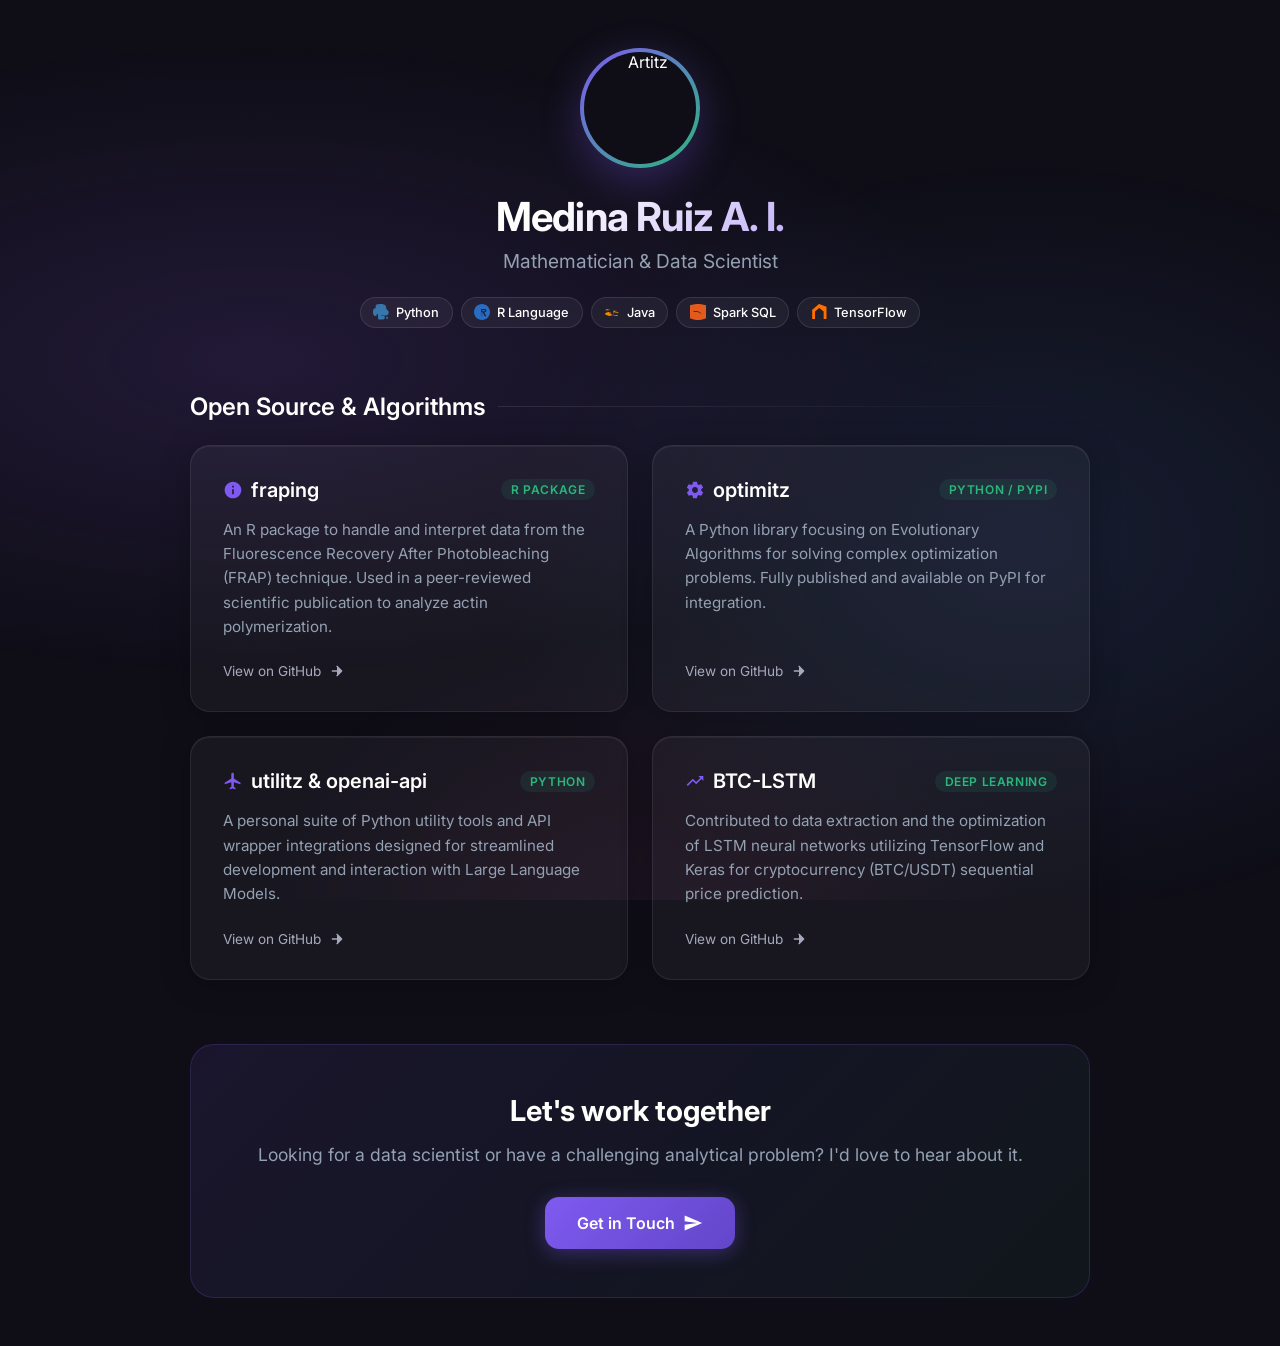
==== index.html @ 351afd60 "Transform index into a premium dark HTML portfolio" ====
<!DOCTYPE html>
<html lang="en">

<head>
    <meta charset="UTF-8">
    <meta name="viewport" content="width=device-width, initial-scale=1.0">
    <title>Medina Ruiz A. I. | Portfolio</title>
    <meta name="description" content="Portfolio of Medina Ruiz A. I. - Mathematician & Data Scientist.">
    <link rel="preconnect" href="https://fonts.googleapis.com">
    <link rel="preconnect" href="https://fonts.gstatic.com" crossorigin>
    <link href="https://fonts.googleapis.com/css2?family=Inter:wght@300;400;500;600;700&display=swap" rel="stylesheet">
    <style>
        /* ── Reset & Base ────────────────────────────────── */
        *,
        *::before,
        *::after {
            box-sizing: border-box;
            margin: 0;
            padding: 0;
        }

        html {
            scroll-behavior: smooth;
        }

        body {
            font-family: 'Inter', system-ui, -apple-system, sans-serif;
            min-height: 100vh;
            background: #0f0e17;
            color: #fffffe;
            padding: 3rem 1.5rem;
            position: relative;
            overflow-x: hidden;
            display: flex;
            flex-direction: column;
            align-items: center;
        }

        /* ── Animated Background ─────────────────────────── */
        body::before {
            content: '';
            position: fixed;
            inset: 0;
            background:
                radial-gradient(ellipse 80% 50% at 20% 40%, rgba(120, 80, 200, .18) 0%, transparent 70%),
                radial-gradient(ellipse 60% 60% at 80% 60%, rgba(80, 140, 240, .12) 0%, transparent 70%),
                radial-gradient(ellipse 50% 50% at 50% 100%, rgba(200, 80, 160, .08) 0%, transparent 60%);
            z-index: -1;
            animation: bgPulse 12s ease-in-out infinite alternate;
        }

        @keyframes bgPulse {
            0% {
                opacity: .7;
                transform: scale(1);
            }

            100% {
                opacity: 1;
                transform: scale(1.08);
            }
        }

        /* ── Main Container ──────────────────────────────── */
        .container {
            width: 100%;
            max-width: 900px;
            animation: fadeUp .7s ease-out both;
        }

        @keyframes fadeUp {
            from {
                opacity: 0;
                transform: translateY(30px);
            }

            to {
                opacity: 1;
                transform: translateY(0);
            }
        }

        /* ── Header ──────────────────────────────────────── */
        .hero {
            text-align: center;
            margin-bottom: 4rem;
        }

        .avatar-container {
            width: 120px;
            height: 120px;
            margin: 0 auto 1.5rem;
            border-radius: 50%;
            background: linear-gradient(135deg, #7f5af0, #2cb67d);
            padding: 4px;
            /* Gradient border thickness */
            box-shadow: 0 12px 40px rgba(127, 90, 240, .3);
            animation: float 5s ease-in-out infinite;
        }

        .avatar {
            width: 100%;
            height: 100%;
            border-radius: 50%;
            background: #0f0e17;
            display: flex;
            align-items: center;
            justify-content: center;
            overflow: hidden;
        }

        .avatar img {
            width: 100%;
            height: 100%;
            object-fit: cover;
        }

        @keyframes float {

            0%,
            100% {
                transform: translateY(0);
            }

            50% {
                transform: translateY(-10px);
            }
        }

        .hero h1 {
            font-size: 2.5rem;
            font-weight: 700;
            letter-spacing: -0.02em;
            margin-bottom: .5rem;
            background: linear-gradient(135deg, #fffffe 40%, #7f5af0);
            -webkit-background-clip: text;
            -webkit-text-fill-color: transparent;
            background-clip: text;
        }

        .hero h2 {
            font-size: 1.2rem;
            color: #94a1b2;
            font-weight: 400;
            margin-bottom: 1.5rem;
        }

        .badges {
            display: flex;
            flex-wrap: wrap;
            justify-content: center;
            gap: 0.5rem;
            margin-bottom: 2rem;
        }

        .badge {
            padding: 0.4rem 0.8rem;
            border-radius: 20px;
            background: rgba(255, 255, 255, .05);
            border: 1px solid rgba(255, 255, 255, .1);
            font-size: 0.8rem;
            font-weight: 500;
            color: #fffffe;
            backdrop-filter: blur(10px);
            transition: transform 0.2s ease, border-color 0.2s ease, box-shadow 0.2s ease;
            display: flex;
            align-items: center;
            gap: 0.4rem;
        }

        .badge:hover {
            transform: translateY(-2px);
            border-color: rgba(127, 90, 240, .5);
            box-shadow: 0 4px 12px rgba(127, 90, 240, .2);
        }

        /* ── Glass Cards Grid ────────────────────────────── */
        .section-title {
            font-size: 1.5rem;
            font-weight: 600;
            margin-bottom: 1.5rem;
            display: flex;
            align-items: center;
            gap: 0.75rem;
        }

        .section-title::after {
            content: '';
            flex: 1;
            height: 1px;
            background: linear-gradient(90deg, rgba(255, 255, 255, .1), transparent);
        }

        .projects-grid {
            display: grid;
            grid-template-columns: repeat(auto-fill, minmax(350px, 1fr));
            gap: 1.5rem;
            margin-bottom: 4rem;
        }

        .glass-card {
            background: rgba(255, 255, 255, .04);
            border: 1px solid rgba(255, 255, 255, .08);
            border-radius: 20px;
            padding: 2rem;
            backdrop-filter: blur(24px);
            -webkit-backdrop-filter: blur(24px);
            box-shadow: 0 4px 30px rgba(0, 0, 0, .25), inset 0 1px 0 rgba(255, 255, 255, .06);
            transition: transform .4s ease, box-shadow .4s ease, border-color .4s ease;
            display: flex;
            flex-direction: column;
            text-decoration: none;
            color: inherit;
        }

        .glass-card:hover {
            transform: translateY(-5px);
            border-color: rgba(127, 90, 240, .25);
            box-shadow: 0 12px 40px rgba(127, 90, 240, .15), inset 0 1px 0 rgba(255, 255, 255, .08);
        }

        .card-header {
            display: flex;
            align-items: center;
            justify-content: space-between;
            margin-bottom: 1rem;
        }

        .card-title {
            font-size: 1.25rem;
            font-weight: 600;
            color: #fffffe;
            display: flex;
            align-items: center;
            gap: 0.5rem;
        }

        .card-title svg {
            width: 20px;
            height: 20px;
            fill: #7f5af0;
        }

        .card-tech {
            font-size: 0.75rem;
            text-transform: uppercase;
            letter-spacing: 0.05em;
            color: #2cb67d;
            background: rgba(44, 182, 125, 0.1);
            padding: 0.2rem 0.6rem;
            border-radius: 12px;
            font-weight: 600;
        }

        .card-desc {
            color: #94a1b2;
            font-size: 0.95rem;
            line-height: 1.6;
            margin-bottom: 1.5rem;
            flex-grow: 1;
        }

        .card-footer {
            display: flex;
            align-items: center;
            font-size: 0.85rem;
            color: #a7a9be;
            gap: 0.5rem;
        }

        .card-footer svg {
            width: 16px;
            height: 16px;
            fill: currentColor;
            transition: transform 0.3s ease;
        }

        .glass-card:hover .card-footer svg {
            transform: translateX(4px);
            color: #7f5af0;
        }

        /* ── Call to action ──────────────────────────────── */
        .cta-container {
            text-align: center;
            margin-top: 2rem;
            padding: 3rem;
            background: linear-gradient(135deg, rgba(127, 90, 240, 0.1), rgba(44, 182, 125, 0.05));
            border-radius: 24px;
            border: 1px solid rgba(127, 90, 240, 0.2);
            position: relative;
            overflow: hidden;
        }

        .cta-title {
            font-size: 1.8rem;
            font-weight: 700;
            margin-bottom: 1rem;
        }

        .cta-text {
            color: #94a1b2;
            margin-bottom: 2rem;
            font-size: 1.1rem;
        }

        .btn-primary {
            display: inline-flex;
            align-items: center;
            gap: 0.5rem;
            padding: 1rem 2rem;
            border-radius: 14px;
            font-size: 1rem;
            font-weight: 600;
            text-decoration: none;
            color: #fffffe;
            background: linear-gradient(135deg, #7f5af0, #6246c9);
            box-shadow: 0 4px 20px rgba(127, 90, 240, .35);
            transition: transform .2s ease, box-shadow .3s ease;
        }

        .btn-primary:hover {
            transform: translateY(-2px);
            box-shadow: 0 8px 30px rgba(127, 90, 240, .45);
        }

        .btn-primary svg {
            width: 20px;
            height: 20px;
            fill: currentColor;
        }

        /* ── Responsive ──────────────────────────────────── */
        @media (max-width: 768px) {
            .projects-grid {
                grid-template-columns: 1fr;
            }

            .hero h1 {
                font-size: 2rem;
            }
        }
    </style>
</head>

<body>

    <div class="container">

        <!-- Hero Section -->
        <header class="hero">
            <div class="avatar-container">
                <div class="avatar">
                    <!-- Default GitHub Avatar if not replaced -->
                    <img src="https://avatars.githubusercontent.com/u/96751314?v=4" alt="Artitz">
                </div>
            </div>
            <h1>Medina Ruiz A. I.</h1>
            <h2>Mathematician & Data Scientist</h2>

            <div class="badges">
                <div class="badge">
                    <svg viewBox="0 0 24 24" width="16" height="16">
                        <path fill="#3776AB"
                            d="M14.25.18l.9.2.73.26.59.3.45.32.34.34.25.34.16.33.1.3.04.26.02.2-.01.13V8.5l-.05.63-.13.55-.21.46-.26.38-.3.31-.33.25-.35.19-.35.14-.33.1-.3.07-.26.04-.21.02H8.77l-.69.05-.59.14-.5.22-.41.27-.33.32-.27.35-.2.36-.15.37-.1.35-.07.32-.04.27-.02.21v3.06H3.17l-.21-.03-.28-.07-.32-.12-.35-.18-.36-.26-.36-.36-.35-.46-.32-.59-.28-.73-.21-.88-.14-1.05-.05-1.23.06-1.22.16-1.04.24-.87.32-.71.36-.57.4-.44.42-.33.42-.24.4-.16.36-.1.32-.05.24-.01h.16l.06.01h8.16v-.83H6.18l-.01-2.75-.02-.37.05-.34.11-.31.17-.28.25-.26.31-.23.38-.2.44-.18.51-.15.58-.12.64-.1.71-.08.77-.04h3.1l.03-.02h.1l.16.03.22.08.26.13.29.18.28.23.24.28.18.33.11.38.04.41zM23.63 11.45l-.05 1.22-.16 1.04-.24.87-.32.71-.36.57-.4.44-.42.33-.42.24-.4.16-.36.1-.32.05-.24.01h-.16l-.06-.01H12.2v.83h5.27l.01 2.75.02.37-.05.34-.11.31-.17.28-.25.26-.31.23-.38.2-.44.18-.51.15-.58.12-.64.1-.71.08-.77.04h-3.1l-.03.02h-.1l-.16-.03-.22-.08-.26-.13-.29-.18-.28-.23-.24-.28-.18-.33-.11-.38-.04-.41V15.5l-.9-.2-.73-.26-.59-.3-.45-.32-.34-.34-.25-.34-.16-.33-.1-.3-.04-.26-.02-.2.01-.13V3.5l.05-.63.13-.55.21-.46.26-.38.3-.31.33-.25.35-.19.35-.14.33-.1.3-.07.26-.04.21-.02h1.61l.69-.05.59-.14.5-.22.41-.27.33-.32.27-.35.2-.36.15-.37.1-.35.07-.32.04-.27.02-.21V1.1h4.68l.21.03.28.07.32.12.35.18.36.26.36.36.35.46.32.59.28.73.21.88.14 1.05.05 1.23zm-14.73-8.8l-.02-.38-.08-.34-.14-.28-.22-.2-.28-.14-.34-.07-.38-.02-.38.02-.34.07-.28.14-.22.2-.14.28-.08.34-.02.38.02.38.08.34.14.28.22.2.28.14.34.07.38.02.38-.02.34-.07.28-.14.22-.2.14-.28.08-.34.02-.38zm10.74 18.06l.02.38.08.34.14.28.22.2.28.14.34.07.38.02.38-.02.34-.07.28-.14.22-.2.14-.28.08-.34.02-.38-.02-.38-.08-.34-.14-.28-.22-.2-.28-.14-.34-.07-.38-.02-.38.02-.34.07-.28.14-.22.2-.14.28-.08.34-.02.38z" />
                    </svg>
                    Python
                </div>
                <div class="badge">
                    <svg viewBox="0 0 24 24" width="16" height="16">
                        <path fill="#276DC3"
                            d="M12 24c6.627 0 12-5.373 12-12S18.627 0 12 0 0 5.373 0 12s5.373 12 12 12zm4.187-16.486c.642 0 1.203.238 1.684.715.483.476.723 1.042.723 1.696 0 .54-.15.992-.45 1.353-.3.361-.723.631-1.267.81-.544.179-1.203.267-1.977.267h-2.1v6h-2.1v-10.84h5.487zm.332 2.41a.834.834 0 0 0-.256-.63c-.171-.176-.416-.264-.734-.264h-3.35v1.785h3.35c.318 0 .563-.087.734-.264a.833.833 0 0 0 .256-.627zm-1.01 2.378l2.972 6.05h-2.433l-2.458-5.064h-.05l-1.076.014v5.05h-2.1v-6.05h5.145z" />
                    </svg>
                    R Language
                </div>
                <div class="badge">
                    <svg viewBox="0 0 24 24" width="16" height="16">
                        <path fill="#ED8B00"
                            d="M15.485 10.155c-.244-.223-.55-.45-1.464-.53v1.86c1.17.065 1.574-.158 1.834-.346.223-.166.38-.498.484-.962-.128-.2-.365-.246-.854-.022zm-7.618 3.568c-.76.082-.962.3-.962.584 0 .332.222.695 1.488.948-1.554.437-3.486.083-3.486-1.04-.002-1.018 2.336-1.503 3.425-1.503.743 0 1.408.065 1.954.19.124.636-.615.748-2.42.822zm-3.078-4.135c1.474-.29 3.003-1.05 3.308-1.52.12-.178.188-.475.053-.574-1.297.025-2.905.74-3.566 1.15-1 .59-1.39 1.44-.09 1.44 1.258 0 2.923-.623 3.65-1.164.2-.144.37-.367.34-.48-.057-.187-.333-.186-.67.147-.947.937-2.955 1.855-4.52 1.344-1.63-.526-.85-1.742 1.39-2.3 2.155-.54 4.542.433 3.753.8-1.08.38-2.4-.234-3.645.176zm13.336.568c-.613-.197-2.316.34-3.633 1.96-1.792 2.213-.804 5.39.998 5.48.56.03.69-.16.71-.24.03-.09-.27-.14-.5-.14-1.726 0-2.486-2.61-.913-4.17 1.543-1.54 3.468-1.84 4.29-1.29.627.42.508.83.18 1.1-.383.31-1.055.4-1.486.27-.474-.15-.473-.39-.18-.46.368-.088.75-.01.892.203.02.04-.15.176-.5.176-1.332 0-1.714-1.06-1.29-1.63.493-.655 4.316-2.5 1.433-1.26zm3.338 2.28c-.378-.44-1.527-.423-1.64.045-.094.387.67.604 1.144.757-.04-.543-.523-1.218-1.564-1.26-.842-.033-1.424.363-1.684 1.396-.134.524-.034.93.308.93.18 0 .445-.16.587-.376.104-.157.062-.236-.086-.14-.236.143-.39.06-.39-.06s.385-.436 1.096-.543c.915-.14 1.632.186 1.764.186 1.258 0 .72-.34.464-.935zM7.11 17.514C3.89 17.15 1.5 16.03 1.5 14.773c0-1.286 2.45-2.428 5.755-2.778-.184 1.11.87 2.073 2.122 1.63.922 2.766 5.8 4.29 11.238 2.33 1.168.96-.34 1.708-3.327 2.053-.945-1.043-4.996-2.126-10.18.2V17.5z" />
                    </svg>
                    Java
                </div>
                <div class="badge">
                    <svg viewBox="0 0 24 24" width="16" height="16">
                        <path fill="#E25A1C"
                            d="M11.996.02C4.945.02 0 1.95 0 1.95v19.467s5.11 2.563 11.996 2.563c6.887 0 12.004-2.563 12.004-2.563V1.95s-4.95-1.93-12.004-1.93zm4.5 9.06s-.68-1.776-2.613-2.67c-1.93-.895-4.476-1.033-4.476-1.033s1.28 1.488 2.375 1.983c1.096.495 2.152 1.018 2.152 1.018s-1.803-1.854-4.838-.973c-3.035.88-3.87 3.51-3.87 3.51s1.37-2.67 5.253-2.614c3.88.056 6.017 1.222 6.017 1.222zm1.613 6.643s-2.007-3.04-6.666-3.875c-4.66-.837-7.796-.104-7.796-.104s1.95-1.325 5.267-1.12c3.315.205 6.05 1.487 7.234 2.805 1.185 1.317 1.96 2.296 1.96 2.296z" />
                    </svg>
                    Spark SQL
                </div>
                <div class="badge">
                    <svg viewBox="0 0 24 24" width="16" height="16">
                        <path fill="#FF6F00"
                            d="M1.016 9.38L11.964.128a.222.222 0 0 1 .19-.028L23.11 4.15a.213.213 0 0 1 .135.2v18.067a.23.23 0 0 1-.225.215h-3.824a.224.224 0 0 1-.224-.224V11.396L12.59 5.99a.223.223 0 0 0-.27 0L6.032 11.37v11.015a.224.224 0 0 1-.223.224H1.99a.23.23 0 0 1-.225-.216V9.61a.226.226 0 0 1 .056-.16v-.063l-.805-.01z" />
                    </svg>
                    TensorFlow
                </div>
            </div>
        </header>

        <!-- Projects Section -->
        <h3 class="section-title">Open Source & Algorithms</h3>

        <div class="projects-grid">
            <!-- Project 1 -->
            <a href="https://github.com/artitzco/fraping" target="_blank" rel="noopener noreferrer" class="glass-card">
                <div class="card-header">
                    <h4 class="card-title">
                        <svg viewBox="0 0 24 24">
                            <path
                                d="M12 2C6.48 2 2 6.48 2 12s4.48 10 10 10 10-4.48 10-10S17.52 2 12 2zm1 15h-2v-6h2v6zm0-8h-2V7h2v2z" />
                        </svg>
                        fraping
                    </h4>
                    <span class="card-tech">R Package</span>
                </div>
                <p class="card-desc">An R package to handle and interpret data from the Fluorescence Recovery After
                    Photobleaching (FRAP) technique. Used in a peer-reviewed scientific publication to analyze actin
                    polymerization.</p>
                <div class="card-footer">
                    <span>View on GitHub</span>
                    <svg viewBox="0 0 24 24">
                        <path d="M5 12h14M12 5l7 7-7 7" stroke="currentColor" stroke-width="2" stroke-linecap="round"
                            stroke-linejoin="round" />
                    </svg>
                </div>
            </a>

            <!-- Project 2 -->
            <a href="https://github.com/artitzco/optimitz" target="_blank" rel="noopener noreferrer" class="glass-card">
                <div class="card-header">
                    <h4 class="card-title">
                        <svg viewBox="0 0 24 24">
                            <path
                                d="M19.43 12.98c.04-.32.07-.64.07-.98s-.03-.66-.07-.98l2.11-1.65c.19-.15.24-.42.12-.64l-2-3.46c-.12-.22-.39-.3-.61-.22l-2.49 1c-.52-.4-1.08-.73-1.69-.98l-.38-2.65C14.46 2.18 14.25 2 14 2h-4c-.25 0-.46.18-.49.42l-.38 2.65c-.61.25-1.17.59-1.69.98l-2.49-1c-.23-.09-.49 0-.61.22l-2 3.46c-.13.22-.07.49.12.64l2.11 1.65c-.04.32-.07.65-.07.98s.03.66.07.98l-2.11 1.65c-.19.15-.24.42-.12.64l2 3.46c.12.22.39.3.61.22l2.49-1c.52.4 1.08.73 1.69.98l.38 2.65c.03.24.24.42.49.42h4c.25 0 .46-.18.49-.42l.38-2.65c.61-.25 1.17-.59 1.69-.98l2.49 1c.23.09.49 0 .61-.22l2-3.46c.12-.22.07-.49-.12-.64l-2.11-1.65zM12 15.5c-1.93 0-3.5-1.57-3.5-3.5s1.57-3.5 3.5-3.5 3.5 1.57 3.5 3.5-1.57 3.5-3.5 3.5z" />
                        </svg>
                        optimitz
                    </h4>
                    <span class="card-tech">Python / PyPI</span>
                </div>
                <p class="card-desc">A Python library focusing on Evolutionary Algorithms for solving complex
                    optimization problems. Fully published and available on PyPI for integration.</p>
                <div class="card-footer">
                    <span>View on GitHub</span>
                    <svg viewBox="0 0 24 24">
                        <path d="M5 12h14M12 5l7 7-7 7" stroke="currentColor" stroke-width="2" stroke-linecap="round"
                            stroke-linejoin="round" />
                    </svg>
                </div>
            </a>

            <!-- Project 3 -->
            <a href="https://github.com/artitzco/utilitz" target="_blank" rel="noopener noreferrer" class="glass-card">
                <div class="card-header">
                    <h4 class="card-title">
                        <svg viewBox="0 0 24 24">
                            <path
                                d="M21 16v-2l-8-5V3.5c0-.83-.67-1.5-1.5-1.5S10 2.67 10 3.5V9l-8 5v2l8-2.5V19l-2 1.5V22l3.5-1 3.5 1v-1.5L13 19v-5.5l8 2.5z" />
                        </svg>
                        utilitz & openai-api
                    </h4>
                    <span class="card-tech">Python</span>
                </div>
                <p class="card-desc">A personal suite of Python utility tools and API wrapper integrations designed for
                    streamlined development and interaction with Large Language Models.</p>
                <div class="card-footer">
                    <span>View on GitHub</span>
                    <svg viewBox="0 0 24 24">
                        <path d="M5 12h14M12 5l7 7-7 7" stroke="currentColor" stroke-width="2" stroke-linecap="round"
                            stroke-linejoin="round" />
                    </svg>
                </div>
            </a>

            <!-- Project 4 -->
            <a href="https://github.com/AlbertNath/BTC-LSTM" target="_blank" rel="noopener noreferrer"
                class="glass-card">
                <div class="card-header">
                    <h4 class="card-title">
                        <svg viewBox="0 0 24 24">
                            <path d="M16 6l2.29 2.29-4.88 4.88-4-4L2 16.59 3.41 18l6-6 4 4 6.3-6.29L22 12V6z" />
                        </svg>
                        BTC-LSTM
                    </h4>
                    <span class="card-tech">Deep Learning</span>
                </div>
                <p class="card-desc">Contributed to data extraction and the optimization of LSTM neural networks
                    utilizing TensorFlow and Keras for cryptocurrency (BTC/USDT) sequential price prediction.</p>
                <div class="card-footer">
                    <span>View on GitHub</span>
                    <svg viewBox="0 0 24 24">
                        <path d="M5 12h14M12 5l7 7-7 7" stroke="currentColor" stroke-width="2" stroke-linecap="round"
                            stroke-linejoin="round" />
                    </svg>
                </div>
            </a>
        </div>

        <!-- Call to Action -->
        <div class="cta-container">
            <h3 class="cta-title">Let's work together</h3>
            <p class="cta-text">Looking for a data scientist or have a challenging analytical problem? I'd love to hear
                about it.</p>
            <a href="util/contact.html" class="btn-primary">
                Get in Touch
                <svg viewBox="0 0 24 24">
                    <path d="M2.01 21L23 12 2.01 3 2 10l15 2-15 2z" />
                </svg>
            </a>
        </div>

    </div>

</body>

</html>
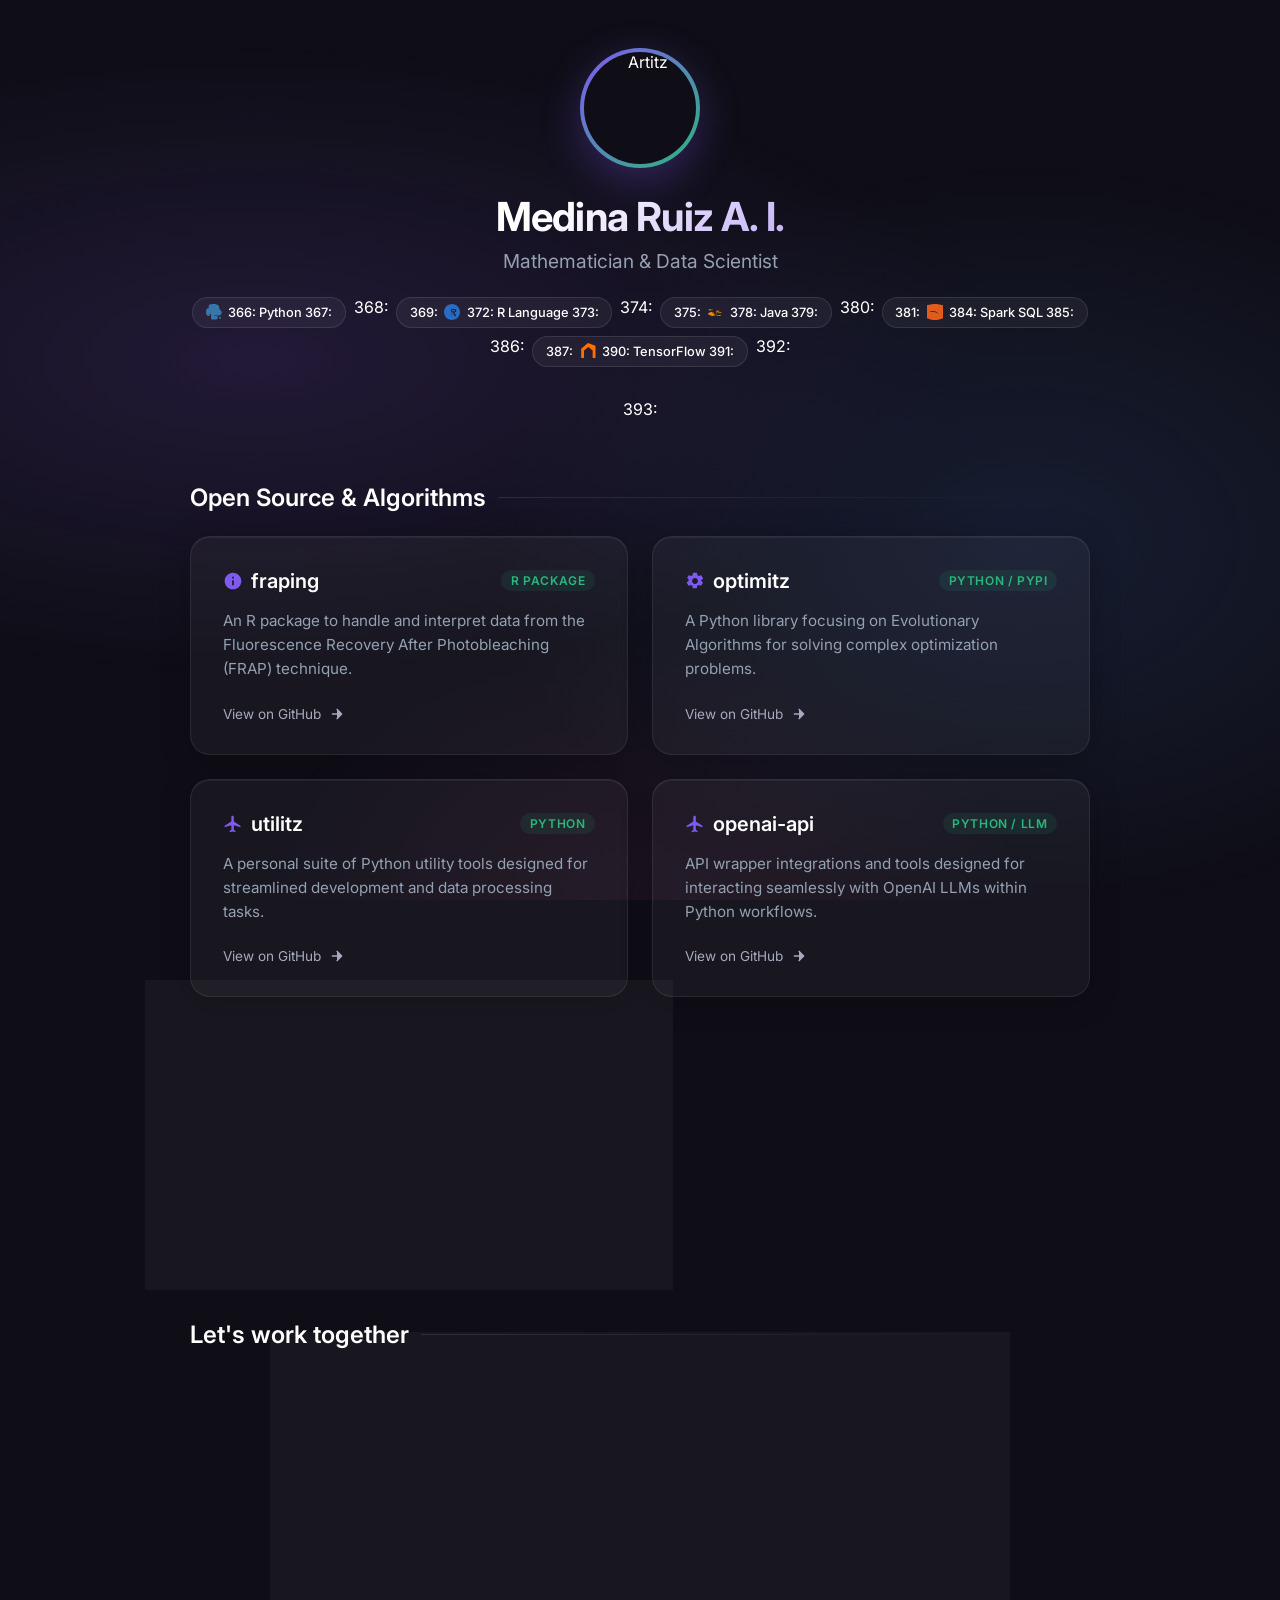
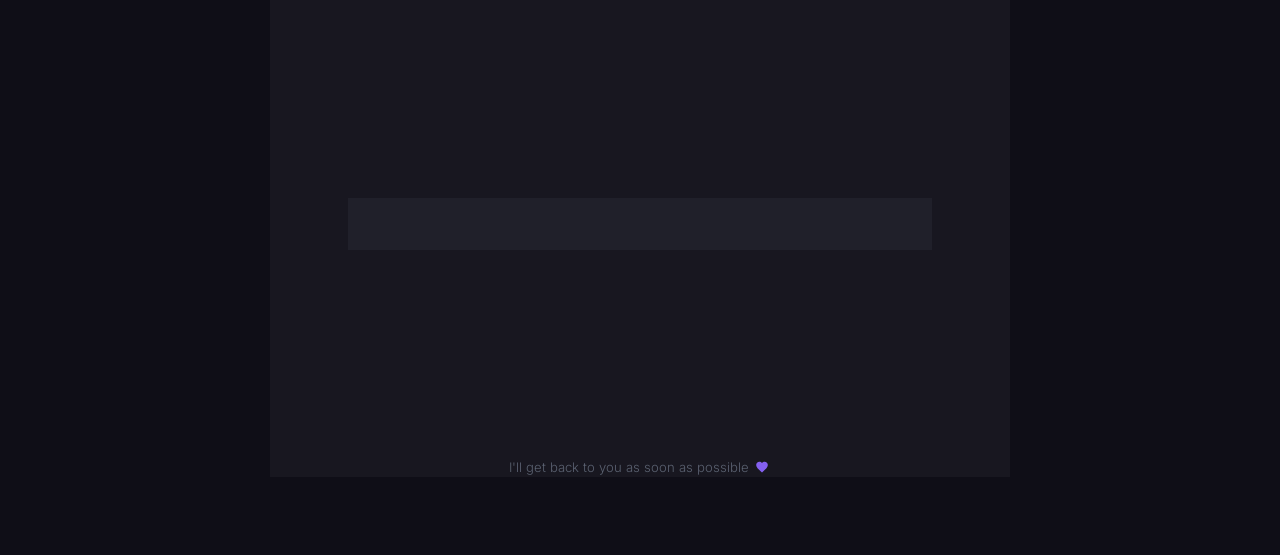
==== commit eec6743c: "Refactor into single page app logic merging contact form into index" ====
--- a/index.html
+++ b/index.html
@@ -93,7 +93,6 @@
             border-radius: 50%;
             background: linear-gradient(135deg, #7f5af0, #2cb67d);
             padding: 4px;
-            /* Gradient border thickness */
             box-shadow: 0 12px 40px rgba(127, 90, 240, .3);
             animation: float 5s ease-in-out infinite;
         }
@@ -174,7 +173,7 @@
             box-shadow: 0 4px 12px rgba(127, 90, 240, .2);
         }
 
-        /* ── Glass Cards Grid ────────────────────────────── */
+        /* ── Grid Elements & Titles ──────────────────────── */
         .section-title {
             font-size: 1.5rem;
             font-weight: 600;
@@ -195,7 +194,7 @@
             display: grid;
             grid-template-columns: repeat(auto-fill, minmax(350px, 1fr));
             gap: 1.5rem;
-            margin-bottom: 4rem;
+            margin-bottom: 5rem;
         }
 
         .glass-card {
@@ -213,7 +212,8 @@
             color: inherit;
         }
 
-        .glass-card:hover {
+        /* Apply hover only if the glass card is an anchor link (projects) */
+        a.glass-card:hover {
             transform: translateY(-5px);
             border-color: rgba(127, 90, 240, .25);
             box-shadow: 0 12px 40px rgba(127, 90, 240, .15), inset 0 1px 0 rgba(255, 255, 255, .08);
@@ -275,59 +275,256 @@
             transition: transform 0.3s ease;
         }
 
-        .glass-card:hover .card-footer svg {
+        a.glass-card:hover .card-footer svg {
             transform: translateX(4px);
             color: #7f5af0;
         }
 
-        /* ── Call to action ──────────────────────────────── */
-        .cta-container {
-            text-align: center;
-            margin-top: 2rem;
-            padding: 3rem;
-            background: linear-gradient(135deg, rgba(127, 90, 240, 0.1), rgba(44, 182, 125, 0.05));
-            border-radius: 24px;
-            border: 1px solid rgba(127, 90, 240, 0.2);
+        /* ── Contact Form Elements ───────────────────────── */
+        .contact-container {
+            max-width: 650px;
+            margin: 0 auto 2rem auto;
+        }
+
+        .form-group {
+            margin-bottom: 1.5rem;
             position: relative;
-            overflow: hidden;
-        }
-
-        .cta-title {
-            font-size: 1.8rem;
-            font-weight: 700;
-            margin-bottom: 1rem;
-        }
-
-        .cta-text {
+        }
+
+        .form-group label {
+            display: block;
+            font-size: .8rem;
+            font-weight: 600;
+            text-transform: uppercase;
+            letter-spacing: .08em;
             color: #94a1b2;
-            margin-bottom: 2rem;
-            font-size: 1.1rem;
-        }
-
-        .btn-primary {
-            display: inline-flex;
-            align-items: center;
-            gap: 0.5rem;
-            padding: 1rem 2rem;
+            margin-bottom: .55rem;
+            transition: color .3s ease;
+        }
+
+        .form-group:focus-within label {
+            color: #7f5af0;
+        }
+
+        .form-group input,
+        .form-group textarea {
+            width: 100%;
+            padding: .85rem 1rem;
+            background: rgba(255, 255, 255, .05);
+            border: 1px solid rgba(255, 255, 255, .1);
+            border-radius: 12px;
+            color: #fffffe;
+            font-family: inherit;
+            font-size: .95rem;
+            outline: none;
+            transition: border-color .3s ease, box-shadow .3s ease, background .3s ease;
+        }
+
+        .form-group input::placeholder,
+        .form-group textarea::placeholder {
+            color: rgba(148, 161, 178, .5);
+        }
+
+        .form-group input:focus,
+        .form-group textarea:focus {
+            border-color: #7f5af0;
+            background: rgba(127, 90, 240, .06);
+            box-shadow: 0 0 0 3px rgba(127, 90, 240, .15);
+        }
+
+        .form-group textarea {
+            min-height: 140px;
+            resize: vertical;
+            line-height: 1.6;
+        }
+
+        .btn-submit {
+            width: 100%;
+            padding: 1rem;
+            border: none;
             border-radius: 14px;
+            font-family: inherit;
             font-size: 1rem;
             font-weight: 600;
-            text-decoration: none;
+            cursor: pointer;
             color: #fffffe;
             background: linear-gradient(135deg, #7f5af0, #6246c9);
             box-shadow: 0 4px 20px rgba(127, 90, 240, .35);
-            transition: transform .2s ease, box-shadow .3s ease;
-        }
-
-        .btn-primary:hover {
+            transition: transform .2s ease, box-shadow .3s ease, opacity .3s ease;
+            position: relative;
+            overflow: hidden;
+            margin-top: .5rem;
+        }
+
+        .btn-submit::before {
+            content: '';
+            position: absolute;
+            inset: 0;
+            background: linear-gradient(135deg, transparent 30%, rgba(255, 255, 255, .15) 50%, transparent 70%);
+            transform: translateX(-100%);
+            transition: transform .5s ease;
+        }
+
+        .btn-submit:hover:not(:disabled)::before {
+            transform: translateX(100%);
+        }
+
+        .btn-submit:hover:not(:disabled) {
             transform: translateY(-2px);
             box-shadow: 0 8px 30px rgba(127, 90, 240, .45);
         }
 
-        .btn-primary svg {
-            width: 20px;
-            height: 20px;
+        .btn-submit:active:not(:disabled) {
+            transform: translateY(0);
+        }
+
+        .btn-submit:disabled {
+            opacity: .4;
+            cursor: not-allowed;
+            background: #2e2e3a;
+            box-shadow: none;
+        }
+
+        .btn-submit .btn-content {
+            display: flex;
+            align-items: center;
+            justify-content: center;
+            gap: .5rem;
+            position: relative;
+            z-index: 1;
+        }
+
+        .btn-submit .btn-content svg {
+            width: 18px;
+            height: 18px;
             fill: currentColor;
+            transition: transform .3s ease;
+        }
+
+        .btn-submit:hover:not(:disabled) .btn-content svg {
+            transform: translateX(3px);
+        }
+
+        .divider {
+            display: flex;
+            align-items: center;
+            gap: 1rem;
+            margin: 2rem 0;
+            color: #94a1b2;
+            font-size: .8rem;
+            text-transform: uppercase;
+            letter-spacing: .1em;
+        }
+
+        .divider::before,
+        .divider::after {
+            content: '';
+            flex: 1;
+            height: 1px;
+            background: linear-gradient(90deg, transparent, rgba(255, 255, 255, .1), transparent);
+        }
+
+        .alt-contacts {
+            display: grid;
+            grid-template-columns: 1fr 1fr;
+            gap: .75rem;
+        }
+
+        .alt-contact-link {
+            display: flex;
+            align-items: center;
+            gap: .65rem;
+            padding: .85rem 1rem;
+            border-radius: 14px;
+            background: rgba(255, 255, 255, .04);
+            border: 1px solid rgba(255, 255, 255, .07);
+            text-decoration: none;
+            color: #fffffe;
+            font-size: .88rem;
+            font-weight: 500;
+            transition: background .3s ease, border-color .3s ease, transform .2s ease;
+        }
+
+        .alt-contact-link:hover {
+            background: rgba(255, 255, 255, .08);
+            border-color: rgba(255, 255, 255, .15);
+            transform: translateY(-2px);
+        }
+
+        .alt-contact-link .link-icon {
+            width: 36px;
+            height: 36px;
+            border-radius: 10px;
+            display: flex;
+            align-items: center;
+            justify-content: center;
+            flex-shrink: 0;
+        }
+
+        .alt-contact-link .link-icon svg {
+            width: 18px;
+            height: 18px;
+            fill: #fffffe;
+        }
+
+        .alt-contact-link.email-link .link-icon {
+            background: linear-gradient(135deg, #e44d6e, #c23152);
+        }
+
+        .alt-contact-link.github-link .link-icon {
+            background: linear-gradient(135deg, #333, #1a1a2e);
+        }
+
+        .alt-contact-link .link-text {
+            display: flex;
+            flex-direction: column;
+        }
+
+        .alt-contact-link .link-label {
+            font-size: .68rem;
+            text-transform: uppercase;
+            letter-spacing: .06em;
+            color: #94a1b2;
+            font-weight: 400;
+        }
+
+        .footer-note {
+            text-align: center;
+            margin-top: 2rem;
+            font-size: .82rem;
+            color: #545b6b;
+            font-weight: 300;
+        }
+
+        .footer-note svg {
+            width: 14px;
+            height: 14px;
+            fill: #7f5af0;
+            vertical-align: -2px;
+            margin: 0 2px;
+        }
+
+        .toast {
+            position: fixed;
+            bottom: 2rem;
+            left: 50%;
+            transform: translateX(-50%) translateY(120%);
+            background: #2cb67d;
+            color: #fffffe;
+            padding: .85rem 1.5rem;
+            border-radius: 12px;
+            font-size: .9rem;
+            font-weight: 500;
+            box-shadow: 0 8px 30px rgba(44, 182, 125, .35);
+            z-index: 100;
+            opacity: 0;
+            transition: transform .4s cubic-bezier(.22, 1, .36, 1), opacity .4s ease;
+            pointer-events: none;
+        }
+
+        .toast.visible {
+            transform: translateX(-50%) translateY(0);
+            opacity: 1;
         }
 
         /* ── Responsive ──────────────────────────────────── */
@@ -339,6 +536,10 @@
             .hero h1 {
                 font-size: 2rem;
             }
+
+            .alt-contacts {
+                grid-template-columns: 1fr;
+            }
         }
     </style>
 </head>
@@ -351,7 +552,6 @@
         <header class="hero">
             <div class="avatar-container">
                 <div class="avatar">
-                    <!-- Default GitHub Avatar if not replaced -->
                     <img src="https://avatars.githubusercontent.com/u/96751314?v=4" alt="Artitz">
                 </div>
             </div>
@@ -362,46 +562,57 @@
                 <div class="badge">
                     <svg viewBox="0 0 24 24" width="16" height="16">
                         <path fill="#3776AB"
-                            d="M14.25.18l.9.2.73.26.59.3.45.32.34.34.25.34.16.33.1.3.04.26.02.2-.01.13V8.5l-.05.63-.13.55-.21.46-.26.38-.3.31-.33.25-.35.19-.35.14-.33.1-.3.07-.26.04-.21.02H8.77l-.69.05-.59.14-.5.22-.41.27-.33.32-.27.35-.2.36-.15.37-.1.35-.07.32-.04.27-.02.21v3.06H3.17l-.21-.03-.28-.07-.32-.12-.35-.18-.36-.26-.36-.36-.35-.46-.32-.59-.28-.73-.21-.88-.14-1.05-.05-1.23.06-1.22.16-1.04.24-.87.32-.71.36-.57.4-.44.42-.33.42-.24.4-.16.36-.1.32-.05.24-.01h.16l.06.01h8.16v-.83H6.18l-.01-2.75-.02-.37.05-.34.11-.31.17-.28.25-.26.31-.23.38-.2.44-.18.51-.15.58-.12.64-.1.71-.08.77-.04h3.1l.03-.02h.1l.16.03.22.08.26.13.29.18.28.23.24.28.18.33.11.38.04.41zM23.63 11.45l-.05 1.22-.16 1.04-.24.87-.32.71-.36.57-.4.44-.42.33-.42.24-.4.16-.36.1-.32.05-.24.01h-.16l-.06-.01H12.2v.83h5.27l.01 2.75.02.37-.05.34-.11.31-.17.28-.25.26-.31.23-.38.2-.44.18-.51.15-.58.12-.64.1-.71.08-.77.04h-3.1l-.03.02h-.1l-.16-.03-.22-.08-.26-.13-.29-.18-.28-.23-.24-.28-.18-.33-.11-.38-.04-.41V15.5l-.9-.2-.73-.26-.59-.3-.45-.32-.34-.34-.25-.34-.16-.33-.1-.3-.04-.26-.02-.2.01-.13V3.5l.05-.63.13-.55.21-.46.26-.38.3-.31.33-.25.35-.19.35-.14.33-.1.3-.07.26-.04.21-.02h1.61l.69-.05.59-.14.5-.22.41-.27.33-.32.27-.35.2-.36.15-.37.1-.35.07-.32.04-.27.02-.21V1.1h4.68l.21.03.28.07.32.12.35.18.36.26.36.36.35.46.32.59.28.73.21.88.14 1.05.05 1.23zm-14.73-8.8l-.02-.38-.08-.34-.14-.28-.22-.2-.28-.14-.34-.07-.38-.02-.38.02-.34.07-.28.14-.22.2-.14.28-.08.34-.02.38.02.38.08.34.14.28.22.2.28.14.34.07.38.02.38-.02.34-.07.28-.14.22-.2.14-.28.08-.34.02-.38zm10.74 18.06l.02.38.08.34.14.28.22.2.28.14.34.07.38.02.38-.02.34-.07.28-.14.22-.2.14-.28.08-.34.02-.38-.02-.38-.08-.34-.14-.28-.22-.2-.28-.14-.34-.07-.38-.02-.38.02-.34.07-.28.14-.22.2-.14.28-.08.34-.02.38z" />
+                            d="M14.25.18l.9.2.73.26.59.3.45.32.34.34.25.34.16.33.1.3.04.26.02.2-.01.13V8.5l-.05.63-.13.55-.21.46-.26.38-.3.31-.33.25-.35.19-.35.14-.33.1-.3.07-.26.04-.21.02H8.77l-.69.05-.59.14-.5.22-.41.27-.33.32-.27.35-.2.36-.15.37-.1.35-.07.32-.04.27-.02.21v3.06H3.17l-.21-.03-.28-.07-.32-.12-.35-.18-.36-.26-.36-.36-.35-.46-.32-.59-.28-.73-.21-.88-.14-1.05-.05-1.23.06-1.22.16-1.04.24-.87.32-.71.36-.57.4-.44.42-.33.42-.24.4-.16.36-.1.32-.05.24-.01h.16l.06.01h8.16v-.83H6.18l-.01-2.75-.02-.37.05-.34.11-.31.17-.28.25-.26.31-.23.38-.2.44-.18.51-.15.58-.12.64-.1.71-.08.77-.04h3.1l.03-.02h.1l.16.03.22.08.26.13.29.18.28.23.24.28.18.33.11.38.04.41zM23.63 11.45l-.05 1.22-.16 1.04-.24.87-.32.71-.36.57-.4.44-.42.33-.42.24-.4.16-.36.1-.32.05-.24.01h-.16l-.06-.01H12.2v.83h5.27l.01 2.75.02.37-.05.34-.11.31-.17.28-.25.26-.31.23-.38.2-.44.18-.51.15-.58.12-.64.1-.71.08-.77.04h-3.1l-.03.02h-.1l-.16-.03-.22-.08-.26-.13-.29-.18-.28-.23-.24-.28-.18-.33-.11-.38-.04-.41V15.5l-.9-.2-.73-.26-.59-.3-.45-.32-.34-.34-.25-.34-.16-.33-.1-.3-.04-.26-.02-.2.01-.13V3.5l.05-.63.13-.55.21-.46.26-.38.3-.31.33-.25.35-.19.35-.14.33-.1.3-.07.26-.04.21-.02h1.61l.69-.05.59-.14.5-.22.41-.27.33-.32.27-.35.2-.36.15-.37.1-.35.07-.32.04-.27.02-.21V1.1h4.68l.21.03.28.07.32.12.35.18.36.26.36.36.35.46.32.59.28.73.21.88.14 1.05.05 1.23zm-14.73-8.8l-.02-.38-.08-.34-.14-.28-.22-.2-.28-.14-.34-.07-.38-.02-.38.02-.34.07-.28.14-.22.2-.14.28-.08.34-.02-.38zm10.74 18.06l.02.38.08.34.14.28.22.2.28.14.34.07.38.02.38-.02.34-.07.28-.14.22-.2.14-.28.08-.34.02-.38-.02-.38-.08-.34-.14-.28-.22-.2-.28-.14-.34-.07-.38-.02-.38.02-.34.07-.28.14-.22.2-.14.28-.08.34-.02.38z" />
+                        365:
                     </svg>
-                    Python
+                    366: Python
+                    367:
                 </div>
-                <div class="badge">
-                    <svg viewBox="0 0 24 24" width="16" height="16">
+                368: <div class="badge">
+                    369: <svg viewBox="0 0 24 24" width="16" height="16">
+                        370:
                         <path fill="#276DC3"
                             d="M12 24c6.627 0 12-5.373 12-12S18.627 0 12 0 0 5.373 0 12s5.373 12 12 12zm4.187-16.486c.642 0 1.203.238 1.684.715.483.476.723 1.042.723 1.696 0 .54-.15.992-.45 1.353-.3.361-.723.631-1.267.81-.544.179-1.203.267-1.977.267h-2.1v6h-2.1v-10.84h5.487zm.332 2.41a.834.834 0 0 0-.256-.63c-.171-.176-.416-.264-.734-.264h-3.35v1.785h3.35c.318 0 .563-.087.734-.264a.833.833 0 0 0 .256-.627zm-1.01 2.378l2.972 6.05h-2.433l-2.458-5.064h-.05l-1.076.014v5.05h-2.1v-6.05h5.145z" />
+                        371:
                     </svg>
-                    R Language
-                </div>
-                <div class="badge">
-                    <svg viewBox="0 0 24 24" width="16" height="16">
+                    372: R Language
+                    373: </div>
+                374: <div class="badge">
+                    375: <svg viewBox="0 0 24 24" width="16" height="16">
+                        376:
                         <path fill="#ED8B00"
                             d="M15.485 10.155c-.244-.223-.55-.45-1.464-.53v1.86c1.17.065 1.574-.158 1.834-.346.223-.166.38-.498.484-.962-.128-.2-.365-.246-.854-.022zm-7.618 3.568c-.76.082-.962.3-.962.584 0 .332.222.695 1.488.948-1.554.437-3.486.083-3.486-1.04-.002-1.018 2.336-1.503 3.425-1.503.743 0 1.408.065 1.954.19.124.636-.615.748-2.42.822zm-3.078-4.135c1.474-.29 3.003-1.05 3.308-1.52.12-.178.188-.475.053-.574-1.297.025-2.905.74-3.566 1.15-1 .59-1.39 1.44-.09 1.44 1.258 0 2.923-.623 3.65-1.164.2-.144.37-.367.34-.48-.057-.187-.333-.186-.67.147-.947.937-2.955 1.855-4.52 1.344-1.63-.526-.85-1.742 1.39-2.3 2.155-.54 4.542.433 3.753.8-1.08.38-2.4-.234-3.645.176zm13.336.568c-.613-.197-2.316.34-3.633 1.96-1.792 2.213-.804 5.39.998 5.48.56.03.69-.16.71-.24.03-.09-.27-.14-.5-.14-1.726 0-2.486-2.61-.913-4.17 1.543-1.54 3.468-1.84 4.29-1.29.627.42.508.83.18 1.1-.383.31-1.055.4-1.486.27-.474-.15-.473-.39-.18-.46.368-.088.75-.01.892.203.02.04-.15.176-.5.176-1.332 0-1.714-1.06-1.29-1.63.493-.655 4.316-2.5 1.433-1.26zm3.338 2.28c-.378-.44-1.527-.423-1.64.045-.094.387.67.604 1.144.757-.04-.543-.523-1.218-1.564-1.26-.842-.033-1.424.363-1.684 1.396-.134.524-.034.93.308.93.18 0 .445-.16.587-.376.104-.157.062-.236-.086-.14-.236.143-.39.06-.39-.06s.385-.436 1.096-.543c.915-.14 1.632.186 1.764.186 1.258 0 .72-.34.464-.935zM7.11 17.514C3.89 17.15 1.5 16.03 1.5 14.773c0-1.286 2.45-2.428 5.755-2.778-.184 1.11.87 2.073 2.122 1.63.922 2.766 5.8 4.29 11.238 2.33 1.168.96-.34 1.708-3.327 2.053-.945-1.043-4.996-2.126-10.18.2V17.5z" />
+                        377:
                     </svg>
-                    Java
-                </div>
-                <div class="badge">
-                    <svg viewBox="0 0 24 24" width="16" height="16">
+                    378: Java
+                    379: </div>
+                380: <div class="badge">
+                    381: <svg viewBox="0 0 24 24" width="16" height="16">
+                        382:
                         <path fill="#E25A1C"
                             d="M11.996.02C4.945.02 0 1.95 0 1.95v19.467s5.11 2.563 11.996 2.563c6.887 0 12.004-2.563 12.004-2.563V1.95s-4.95-1.93-12.004-1.93zm4.5 9.06s-.68-1.776-2.613-2.67c-1.93-.895-4.476-1.033-4.476-1.033s1.28 1.488 2.375 1.983c1.096.495 2.152 1.018 2.152 1.018s-1.803-1.854-4.838-.973c-3.035.88-3.87 3.51-3.87 3.51s1.37-2.67 5.253-2.614c3.88.056 6.017 1.222 6.017 1.222zm1.613 6.643s-2.007-3.04-6.666-3.875c-4.66-.837-7.796-.104-7.796-.104s1.95-1.325 5.267-1.12c3.315.205 6.05 1.487 7.234 2.805 1.185 1.317 1.96 2.296 1.96 2.296z" />
+                        383:
                     </svg>
-                    Spark SQL
-                </div>
-                <div class="badge">
-                    <svg viewBox="0 0 24 24" width="16" height="16">
+                    384: Spark SQL
+                    385: </div>
+                386: <div class="badge">
+                    387: <svg viewBox="0 0 24 24" width="16" height="16">
+                        388:
                         <path fill="#FF6F00"
                             d="M1.016 9.38L11.964.128a.222.222 0 0 1 .19-.028L23.11 4.15a.213.213 0 0 1 .135.2v18.067a.23.23 0 0 1-.225.215h-3.824a.224.224 0 0 1-.224-.224V11.396L12.59 5.99a.223.223 0 0 0-.27 0L6.032 11.37v11.015a.224.224 0 0 1-.223.224H1.99a.23.23 0 0 1-.225-.216V9.61a.226.226 0 0 1 .056-.16v-.063l-.805-.01z" />
+                        389:
                     </svg>
-                    TensorFlow
-                </div>
+                    390: TensorFlow
+                    391: </div>
+                392:
             </div>
+            393:
         </header>
 
         <!-- Projects Section -->
         <h3 class="section-title">Open Source & Algorithms</h3>
 
         <div class="projects-grid">
-            <!-- Project 1 -->
             <a href="https://github.com/artitzco/fraping" target="_blank" rel="noopener noreferrer" class="glass-card">
                 <div class="card-header">
                     <h4 class="card-title">
@@ -414,41 +625,32 @@
                     <span class="card-tech">R Package</span>
                 </div>
                 <p class="card-desc">An R package to handle and interpret data from the Fluorescence Recovery After
-                    Photobleaching (FRAP) technique. Used in a peer-reviewed scientific publication to analyze actin
-                    polymerization.</p>
-                <div class="card-footer">
-                    <span>View on GitHub</span>
-                    <svg viewBox="0 0 24 24">
+                    Photobleaching (FRAP) technique.</p>
+                <div class="card-footer"><span>View on GitHub</span><svg viewBox="0 0 24 24">
                         <path d="M5 12h14M12 5l7 7-7 7" stroke="currentColor" stroke-width="2" stroke-linecap="round"
                             stroke-linejoin="round" />
-                    </svg>
-                </div>
+                    </svg></div>
             </a>
 
-            <!-- Project 2 -->
             <a href="https://github.com/artitzco/optimitz" target="_blank" rel="noopener noreferrer" class="glass-card">
                 <div class="card-header">
                     <h4 class="card-title">
                         <svg viewBox="0 0 24 24">
                             <path
-                                d="M19.43 12.98c.04-.32.07-.64.07-.98s-.03-.66-.07-.98l2.11-1.65c.19-.15.24-.42.12-.64l-2-3.46c-.12-.22-.39-.3-.61-.22l-2.49 1c-.52-.4-1.08-.73-1.69-.98l-.38-2.65C14.46 2.18 14.25 2 14 2h-4c-.25 0-.46.18-.49.42l-.38 2.65c-.61.25-1.17.59-1.69.98l-2.49-1c-.23-.09-.49 0-.61.22l-2 3.46c-.13.22-.07.49.12.64l2.11 1.65c-.04.32-.07.65-.07.98s.03.66.07.98l-2.11 1.65c-.19.15-.24.42-.12.64l2 3.46c.12.22.39.3.61.22l2.49-1c.52.4 1.08.73 1.69.98l.38 2.65c.03.24.24.42.49.42h4c.25 0 .46-.18.49-.42l.38-2.65c.61-.25 1.17-.59 1.69-.98l2.49 1c.23.09.49 0 .61-.22l2-3.46c.12-.22.07-.49-.12-.64l-2.11-1.65zM12 15.5c-1.93 0-3.5-1.57-3.5-3.5s1.57-3.5 3.5-3.5 3.5 1.57 3.5 3.5-1.57 3.5-3.5 3.5z" />
+                                d="M19.43 12.98c.04-.32.07-.64.07-.98s-.03-.66-.07-.98l2.11-1.65c.19-.15.24-.42.12-.64l-2-3.46c-.12-.22-.39-.3-.61-.22l-2.49 1c-.52-.4-1.08-.73-1.69-.98l-.38-2.65C14.46 2.18 14.25 2 14 2h-4c-.25 0-.46.18-.49.42l-.38 2.65c-.61.25-1.17.59-1.69.98l-2.49-1c-.23-.09-.49 0-.61.22l-2 3.46c-.13.22-.07.49-.12-.64l2.11 1.65c-.04.32-.07.65-.07.98s.03.66.07.98l-2.11 1.65c-.19.15-.24.42-.12.64l2 3.46c.12.22.39.3.61.22l2.49-1c.52.4 1.08.73 1.69.98l.38 2.65c.03.24.24.42.49.42h4c.25 0 .46-.18.49-.42l.38-2.65c.61-.25 1.17-.59 1.69-.98l2.49 1c.23.09.49 0 .61-.22l2-3.46c.12-.22.07-.49-.12-.64l-2.11-1.65zM12 15.5c-1.93 0-3.5-1.57-3.5-3.5s1.57-3.5 3.5-3.5 3.5 1.57 3.5 3.5-1.57 3.5-3.5 3.5z" />
                         </svg>
                         optimitz
                     </h4>
                     <span class="card-tech">Python / PyPI</span>
                 </div>
                 <p class="card-desc">A Python library focusing on Evolutionary Algorithms for solving complex
-                    optimization problems. Fully published and available on PyPI for integration.</p>
-                <div class="card-footer">
-                    <span>View on GitHub</span>
-                    <svg viewBox="0 0 24 24">
+                    optimization problems.</p>
+                <div class="card-footer"><span>View on GitHub</span><svg viewBox="0 0 24 24">
                         <path d="M5 12h14M12 5l7 7-7 7" stroke="currentColor" stroke-width="2" stroke-linecap="round"
                             stroke-linejoin="round" />
-                    </svg>
-                </div>
+                    </svg></div>
             </a>
 
-            <!-- Project 3 -->
             <a href="https://github.com/artitzco/utilitz" target="_blank" rel="noopener noreferrer" class="glass-card">
                 <div class="card-header">
                     <h4 class="card-title">
@@ -456,22 +658,38 @@
                             <path
                                 d="M21 16v-2l-8-5V3.5c0-.83-.67-1.5-1.5-1.5S10 2.67 10 3.5V9l-8 5v2l8-2.5V19l-2 1.5V22l3.5-1 3.5 1v-1.5L13 19v-5.5l8 2.5z" />
                         </svg>
-                        utilitz & openai-api
+                        utilitz
                     </h4>
                     <span class="card-tech">Python</span>
                 </div>
-                <p class="card-desc">A personal suite of Python utility tools and API wrapper integrations designed for
-                    streamlined development and interaction with Large Language Models.</p>
-                <div class="card-footer">
-                    <span>View on GitHub</span>
-                    <svg viewBox="0 0 24 24">
+                <p class="card-desc">A personal suite of Python utility tools designed for streamlined development and
+                    data processing tasks.</p>
+                <div class="card-footer"><span>View on GitHub</span><svg viewBox="0 0 24 24">
                         <path d="M5 12h14M12 5l7 7-7 7" stroke="currentColor" stroke-width="2" stroke-linecap="round"
                             stroke-linejoin="round" />
-                    </svg>
+                    </svg></div>
+            </a>
+
+            <a href="https://github.com/artitzco/openai-api" target="_blank" rel="noopener noreferrer"
+                class="glass-card">
+                <div class="card-header">
+                    <h4 class="card-title">
+                        <svg viewBox="0 0 24 24">
+                            <path
+                                d="M21 16v-2l-8-5V3.5c0-.83-.67-1.5-1.5-1.5S10 2.67 10 3.5V9l-8 5v2l8-2.5V19l-2 1.5V22l3.5-1 3.5 1v-1.5L13 19v-5.5l8 2.5z" />
+                        </svg>
+                        openai-api
+                    </h4>
+                    <span class="card-tech">Python / LLM</span>
                 </div>
+                <p class="card-desc">API wrapper integrations and tools designed for interacting seamlessly with OpenAI
+                    LLMs within Python workflows.</p>
+                <div class="card-footer"><span>View on GitHub</span><svg viewBox="0 0 24 24">
+                        <path d="M5 12h14M12 5l7 7-7 7" stroke="currentColor" stroke-width="2" stroke-linecap="round"
+                            stroke-linejoin="round" />
+                    </svg></div>
             </a>
 
-            <!-- Project 4 -->
             <a href="https://github.com/AlbertNath/BTC-LSTM" target="_blank" rel="noopener noreferrer"
                 class="glass-card">
                 <div class="card-header">
@@ -484,32 +702,120 @@
                     <span class="card-tech">Deep Learning</span>
                 </div>
                 <p class="card-desc">Contributed to data extraction and the optimization of LSTM neural networks
-                    utilizing TensorFlow and Keras for cryptocurrency (BTC/USDT) sequential price prediction.</p>
-                <div class="card-footer">
-                    <span>View on GitHub</span>
-                    <svg viewBox="0 0 24 24">
+                    utilizing TensorFlow and Keras for cryptocurrency price prediction.</p>
+                <div class="card-footer"><span>View on GitHub</span><svg viewBox="0 0 24 24">
                         <path d="M5 12h14M12 5l7 7-7 7" stroke="currentColor" stroke-width="2" stroke-linecap="round"
                             stroke-linejoin="round" />
-                    </svg>
-                </div>
+                    </svg></div>
             </a>
         </div>
 
-        <!-- Call to Action -->
-        <div class="cta-container">
-            <h3 class="cta-title">Let's work together</h3>
-            <p class="cta-text">Looking for a data scientist or have a challenging analytical problem? I'd love to hear
-                about it.</p>
-            <a href="util/contact.html" class="btn-primary">
-                Get in Touch
-                <svg viewBox="0 0 24 24">
-                    <path d="M2.01 21L23 12 2.01 3 2 10l15 2-15 2z" />
+        <!-- Integrated Contact Section -->
+        <h3 class="section-title">Let's work together</h3>
+
+        <div class="contact-container">
+            <div class="glass-card">
+                <form id="contactForm" action="https://formspree.io/f/xdovqlgo" method="POST">
+                    <div class="form-group">
+                        <label for="name">Your Name</label>
+                        <input type="text" id="name" name="name" placeholder="John Doe" required autocomplete="name">
+                    </div>
+
+                    <div class="form-group">
+                        <label for="email">Email Address</label>
+                        <input type="email" id="email" name="email" placeholder="you@example.com" required
+                            autocomplete="email">
+                    </div>
+
+                    <div class="form-group">
+                        <label for="message">Message</label>
+                        <textarea id="message" name="message" placeholder="Write your message here…"
+                            required></textarea>
+                    </div>
+
+                    <button type="submit" id="submitBtn" class="btn-submit" disabled>
+                        <span class="btn-content">
+                            Send Message
+                            <svg xmlns="http://www.w3.org/2000/svg" viewBox="0 0 24 24">
+                                <path d="M2.01 21 23 12 2.01 3 2 10l15 2-15 2z" />
+                            </svg>
+                        </span>
+                    </button>
+                </form>
+
+                <div class="divider">or reach out directly</div>
+
+                <div class="alt-contacts">
+                    <a href="mailto:artitzco@proton.me" class="alt-contact-link email-link">
+                        <span class="link-icon">
+                            <svg xmlns="http://www.w3.org/2000/svg" viewBox="0 0 24 24">
+                                <path
+                                    d="M20 4H4a2 2 0 0 0-2 2v12a2 2 0 0 0 2 2h16a2 2 0 0 0 2-2V6a2 2 0 0 0-2-2zm0 2-8 5-8-5h16zm0 12H4V8l8 5 8-5v10z" />
+                            </svg>
+                        </span>
+                        <span class="link-text">
+                            <span class="link-label">Email</span>
+                            artitzco@proton.me
+                        </span>
+                    </a>
+                    <a href="https://github.com/artitzco" target="_blank" rel="noopener noreferrer"
+                        class="alt-contact-link github-link">
+                        <span class="link-icon">
+                            <svg xmlns="http://www.w3.org/2000/svg" viewBox="0 0 24 24">
+                                <path
+                                    d="M12 .3a12 12 0 0 0-3.8 23.4c.6.1.8-.3.8-.6v-2c-3.3.7-4-1.6-4-1.6-.5-1.4-1.3-1.8-1.3-1.8-1-.7.1-.7.1-.7 1.2.1 1.8 1.2 1.8 1.2 1 1.8 2.8 1.3 3.5 1 .1-.8.4-1.3.7-1.6-2.7-.3-5.5-1.3-5.5-6 0-1.3.5-2.4 1.2-3.2-.1-.3-.5-1.5.1-3.2 0 0 1-.3 3.3 1.2a11.5 11.5 0 0 1 6 0C17.3 4.7 18.3 5 18.3 5c.7 1.7.2 2.9.1 3.2.8.8 1.2 1.9 1.2 3.2 0 4.7-2.8 5.7-5.5 6 .4.4.8 1.1.8 2.2v3.3c0 .3.2.7.8.6A12 12 0 0 0 12 .3" />
+                            </svg>
+                        </span>
+                        <span class="link-text">
+                            <span class="link-label">GitHub</span>
+                            artitzco
+                        </span>
+                    </a>
+                </div>
+            </div>
+
+            <p class="footer-note">
+                I'll get back to you as soon as possible
+                <svg xmlns="http://www.w3.org/2000/svg" viewBox="0 0 24 24">
+                    <path
+                        d="M12 21.35l-1.45-1.32C5.4 15.36 2 12.28 2 8.5 2 5.42 4.42 3 7.5 3c1.74 0 3.41.81 4.5 2.09C13.09 3.81 14.76 3 16.5 3 19.58 3 22 5.42 22 8.5c0 3.78-3.4 6.86-8.55 11.54L12 21.35z" />
                 </svg>
-            </a>
+            </p>
         </div>
 
     </div>
 
+    <!-- Toast Notification -->
+    <div class="toast" id="toast">✓ Message sent successfully!</div>
+
+    <script>
+        (() => {
+            // Form interactions
+            const form = document.getElementById('contactForm');
+            const btn = document.getElementById('submitBtn');
+            const toast = document.getElementById('toast');
+            const inputs = form.querySelectorAll('input, textarea');
+
+            const checkForm = () => {
+                const allFilled = [...inputs].every(i => i.value.trim() !== '');
+                btn.disabled = !allFilled;
+            };
+
+            form.addEventListener('input', checkForm);
+            checkForm();
+
+            if (window.location.search.includes('success')) {
+                toast.classList.add('visible');
+                setTimeout(() => toast.classList.remove('visible'), 4000);
+
+                // Scroll down to the contact part so it's evident
+                setTimeout(() => {
+                    document.querySelector('.contact-container').scrollIntoView({ behavior: 'smooth' });
+                }, 500);
+            }
+        })();
+    </script>
+
 </body>
 
 </html>
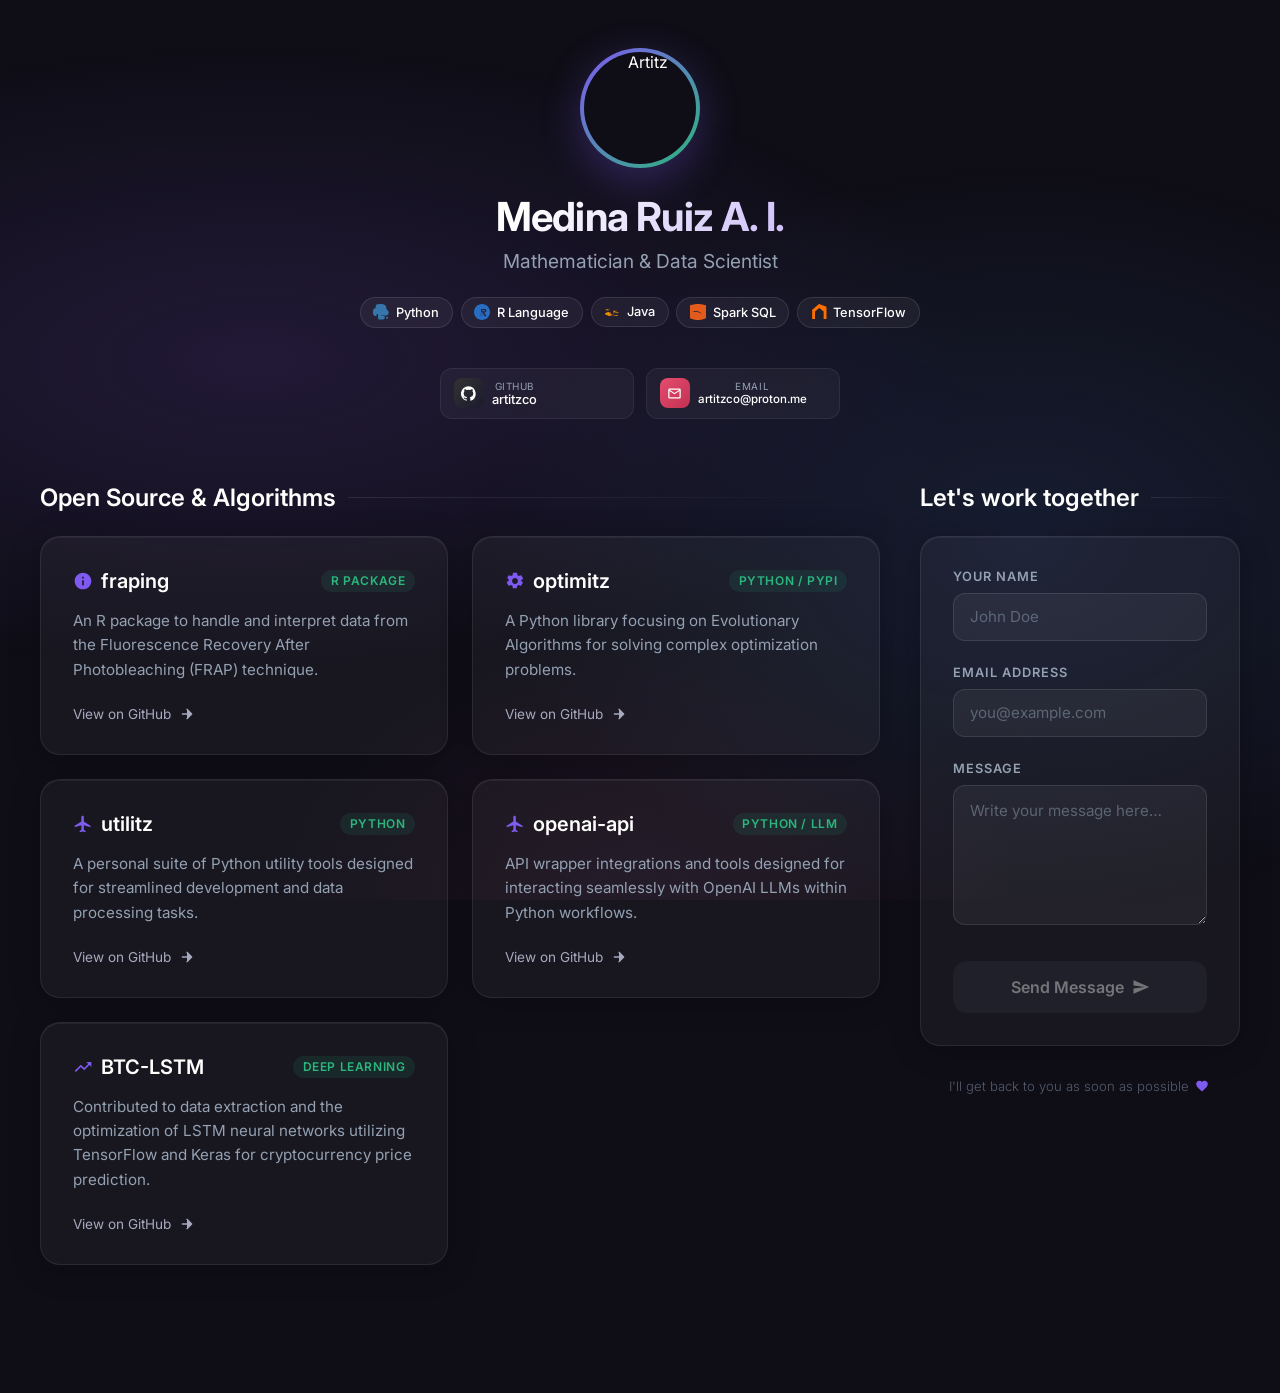
==== commit f60f56b4: "Update hero to include email and github links, remove badges numbers" ====
--- a/index.html
+++ b/index.html
@@ -61,11 +61,28 @@
             }
         }
 
-        /* ── Main Container ──────────────────────────────── */
         .container {
             width: 100%;
-            max-width: 900px;
+            max-width: 1200px;
             animation: fadeUp .7s ease-out both;
+        }
+
+        .content-wrapper {
+            display: flex;
+            gap: 2.5rem;
+            align-items: flex-start;
+        }
+
+        .main-content {
+            flex: 1;
+            min-width: 0;
+        }
+
+        .sidebar {
+            width: 320px;
+            flex-shrink: 0;
+            position: sticky;
+            top: 3rem;
         }
 
         @keyframes fadeUp {
@@ -433,14 +450,14 @@
         .alt-contact-link {
             display: flex;
             align-items: center;
-            gap: .65rem;
-            padding: .85rem 1rem;
-            border-radius: 14px;
+            gap: .5rem;
+            padding: .6rem .8rem;
+            border-radius: 12px;
             background: rgba(255, 255, 255, .04);
             border: 1px solid rgba(255, 255, 255, .07);
             text-decoration: none;
             color: #fffffe;
-            font-size: .88rem;
+            font-size: .8rem;
             font-weight: 500;
             transition: background .3s ease, border-color .3s ease, transform .2s ease;
         }
@@ -452,9 +469,9 @@
         }
 
         .alt-contact-link .link-icon {
-            width: 36px;
-            height: 36px;
-            border-radius: 10px;
+            width: 30px;
+            height: 30px;
+            border-radius: 8px;
             display: flex;
             align-items: center;
             justify-content: center;
@@ -462,8 +479,8 @@
         }
 
         .alt-contact-link .link-icon svg {
-            width: 18px;
-            height: 18px;
+            width: 15px;
+            height: 15px;
             fill: #fffffe;
         }
 
@@ -481,7 +498,7 @@
         }
 
         .alt-contact-link .link-label {
-            font-size: .68rem;
+            font-size: .62rem;
             text-transform: uppercase;
             letter-spacing: .06em;
             color: #94a1b2;
@@ -529,6 +546,16 @@
 
         /* ── Responsive ──────────────────────────────────── */
         @media (max-width: 768px) {
+            .content-wrapper {
+                flex-direction: column;
+            }
+
+            .sidebar {
+                width: 100%;
+                position: static;
+                margin-top: 3rem;
+            }
+
             .projects-grid {
                 grid-template-columns: 1fr;
             }
@@ -563,224 +590,229 @@
                     <svg viewBox="0 0 24 24" width="16" height="16">
                         <path fill="#3776AB"
                             d="M14.25.18l.9.2.73.26.59.3.45.32.34.34.25.34.16.33.1.3.04.26.02.2-.01.13V8.5l-.05.63-.13.55-.21.46-.26.38-.3.31-.33.25-.35.19-.35.14-.33.1-.3.07-.26.04-.21.02H8.77l-.69.05-.59.14-.5.22-.41.27-.33.32-.27.35-.2.36-.15.37-.1.35-.07.32-.04.27-.02.21v3.06H3.17l-.21-.03-.28-.07-.32-.12-.35-.18-.36-.26-.36-.36-.35-.46-.32-.59-.28-.73-.21-.88-.14-1.05-.05-1.23.06-1.22.16-1.04.24-.87.32-.71.36-.57.4-.44.42-.33.42-.24.4-.16.36-.1.32-.05.24-.01h.16l.06.01h8.16v-.83H6.18l-.01-2.75-.02-.37.05-.34.11-.31.17-.28.25-.26.31-.23.38-.2.44-.18.51-.15.58-.12.64-.1.71-.08.77-.04h3.1l.03-.02h.1l.16.03.22.08.26.13.29.18.28.23.24.28.18.33.11.38.04.41zM23.63 11.45l-.05 1.22-.16 1.04-.24.87-.32.71-.36.57-.4.44-.42.33-.42.24-.4.16-.36.1-.32.05-.24.01h-.16l-.06-.01H12.2v.83h5.27l.01 2.75.02.37-.05.34-.11.31-.17.28-.25.26-.31.23-.38.2-.44.18-.51.15-.58.12-.64.1-.71.08-.77.04h-3.1l-.03.02h-.1l-.16-.03-.22-.08-.26-.13-.29-.18-.28-.23-.24-.28-.18-.33-.11-.38-.04-.41V15.5l-.9-.2-.73-.26-.59-.3-.45-.32-.34-.34-.25-.34-.16-.33-.1-.3-.04-.26-.02-.2.01-.13V3.5l.05-.63.13-.55.21-.46.26-.38.3-.31.33-.25.35-.19.35-.14.33-.1.3-.07.26-.04.21-.02h1.61l.69-.05.59-.14.5-.22.41-.27.33-.32.27-.35.2-.36.15-.37.1-.35.07-.32.04-.27.02-.21V1.1h4.68l.21.03.28.07.32.12.35.18.36.26.36.36.35.46.32.59.28.73.21.88.14 1.05.05 1.23zm-14.73-8.8l-.02-.38-.08-.34-.14-.28-.22-.2-.28-.14-.34-.07-.38-.02-.38.02-.34.07-.28.14-.22.2-.14.28-.08.34-.02-.38zm10.74 18.06l.02.38.08.34.14.28.22.2.28.14.34.07.38.02.38-.02.34-.07.28-.14.22-.2.14-.28.08-.34.02-.38-.02-.38-.08-.34-.14-.28-.22-.2-.28-.14-.34-.07-.38-.02-.38.02-.34.07-.28.14-.22.2-.14.28-.08.34-.02.38z" />
-                        365:
                     </svg>
-                    366: Python
-                    367:
+                    Python
                 </div>
-                368: <div class="badge">
-                    369: <svg viewBox="0 0 24 24" width="16" height="16">
-                        370:
+                <div class="badge">
+                    <svg viewBox="0 0 24 24" width="16" height="16">
                         <path fill="#276DC3"
                             d="M12 24c6.627 0 12-5.373 12-12S18.627 0 12 0 0 5.373 0 12s5.373 12 12 12zm4.187-16.486c.642 0 1.203.238 1.684.715.483.476.723 1.042.723 1.696 0 .54-.15.992-.45 1.353-.3.361-.723.631-1.267.81-.544.179-1.203.267-1.977.267h-2.1v6h-2.1v-10.84h5.487zm.332 2.41a.834.834 0 0 0-.256-.63c-.171-.176-.416-.264-.734-.264h-3.35v1.785h3.35c.318 0 .563-.087.734-.264a.833.833 0 0 0 .256-.627zm-1.01 2.378l2.972 6.05h-2.433l-2.458-5.064h-.05l-1.076.014v5.05h-2.1v-6.05h5.145z" />
-                        371:
                     </svg>
-                    372: R Language
-                    373: </div>
-                374: <div class="badge">
-                    375: <svg viewBox="0 0 24 24" width="16" height="16">
-                        376:
+                    R Language
+                </div>
+                <div class="badge">
+                    <svg viewBox="0 0 24 24" width="16" height="16">
                         <path fill="#ED8B00"
                             d="M15.485 10.155c-.244-.223-.55-.45-1.464-.53v1.86c1.17.065 1.574-.158 1.834-.346.223-.166.38-.498.484-.962-.128-.2-.365-.246-.854-.022zm-7.618 3.568c-.76.082-.962.3-.962.584 0 .332.222.695 1.488.948-1.554.437-3.486.083-3.486-1.04-.002-1.018 2.336-1.503 3.425-1.503.743 0 1.408.065 1.954.19.124.636-.615.748-2.42.822zm-3.078-4.135c1.474-.29 3.003-1.05 3.308-1.52.12-.178.188-.475.053-.574-1.297.025-2.905.74-3.566 1.15-1 .59-1.39 1.44-.09 1.44 1.258 0 2.923-.623 3.65-1.164.2-.144.37-.367.34-.48-.057-.187-.333-.186-.67.147-.947.937-2.955 1.855-4.52 1.344-1.63-.526-.85-1.742 1.39-2.3 2.155-.54 4.542.433 3.753.8-1.08.38-2.4-.234-3.645.176zm13.336.568c-.613-.197-2.316.34-3.633 1.96-1.792 2.213-.804 5.39.998 5.48.56.03.69-.16.71-.24.03-.09-.27-.14-.5-.14-1.726 0-2.486-2.61-.913-4.17 1.543-1.54 3.468-1.84 4.29-1.29.627.42.508.83.18 1.1-.383.31-1.055.4-1.486.27-.474-.15-.473-.39-.18-.46.368-.088.75-.01.892.203.02.04-.15.176-.5.176-1.332 0-1.714-1.06-1.29-1.63.493-.655 4.316-2.5 1.433-1.26zm3.338 2.28c-.378-.44-1.527-.423-1.64.045-.094.387.67.604 1.144.757-.04-.543-.523-1.218-1.564-1.26-.842-.033-1.424.363-1.684 1.396-.134.524-.034.93.308.93.18 0 .445-.16.587-.376.104-.157.062-.236-.086-.14-.236.143-.39.06-.39-.06s.385-.436 1.096-.543c.915-.14 1.632.186 1.764.186 1.258 0 .72-.34.464-.935zM7.11 17.514C3.89 17.15 1.5 16.03 1.5 14.773c0-1.286 2.45-2.428 5.755-2.778-.184 1.11.87 2.073 2.122 1.63.922 2.766 5.8 4.29 11.238 2.33 1.168.96-.34 1.708-3.327 2.053-.945-1.043-4.996-2.126-10.18.2V17.5z" />
-                        377:
                     </svg>
-                    378: Java
-                    379: </div>
-                380: <div class="badge">
-                    381: <svg viewBox="0 0 24 24" width="16" height="16">
-                        382:
+                    Java
+                </div>
+                <div class="badge">
+                    <svg viewBox="0 0 24 24" width="16" height="16">
                         <path fill="#E25A1C"
                             d="M11.996.02C4.945.02 0 1.95 0 1.95v19.467s5.11 2.563 11.996 2.563c6.887 0 12.004-2.563 12.004-2.563V1.95s-4.95-1.93-12.004-1.93zm4.5 9.06s-.68-1.776-2.613-2.67c-1.93-.895-4.476-1.033-4.476-1.033s1.28 1.488 2.375 1.983c1.096.495 2.152 1.018 2.152 1.018s-1.803-1.854-4.838-.973c-3.035.88-3.87 3.51-3.87 3.51s1.37-2.67 5.253-2.614c3.88.056 6.017 1.222 6.017 1.222zm1.613 6.643s-2.007-3.04-6.666-3.875c-4.66-.837-7.796-.104-7.796-.104s1.95-1.325 5.267-1.12c3.315.205 6.05 1.487 7.234 2.805 1.185 1.317 1.96 2.296 1.96 2.296z" />
-                        383:
                     </svg>
-                    384: Spark SQL
-                    385: </div>
-                386: <div class="badge">
-                    387: <svg viewBox="0 0 24 24" width="16" height="16">
-                        388:
+                    Spark SQL
+                </div>
+                <div class="badge">
+                    <svg viewBox="0 0 24 24" width="16" height="16">
                         <path fill="#FF6F00"
                             d="M1.016 9.38L11.964.128a.222.222 0 0 1 .19-.028L23.11 4.15a.213.213 0 0 1 .135.2v18.067a.23.23 0 0 1-.225.215h-3.824a.224.224 0 0 1-.224-.224V11.396L12.59 5.99a.223.223 0 0 0-.27 0L6.032 11.37v11.015a.224.224 0 0 1-.223.224H1.99a.23.23 0 0 1-.225-.216V9.61a.226.226 0 0 1 .056-.16v-.063l-.805-.01z" />
-                        389:
                     </svg>
-                    390: TensorFlow
-                    391: </div>
-                392:
+                    TensorFlow
+                </div>
             </div>
-            393:
+
+            <!-- Highly visible but subtle contact options in hero section -->
+            <div class="alt-contacts" style="max-width: 400px; margin: 0 auto; margin-top: 2.5rem;">
+                <a href="https://github.com/artitzco" target="_blank" rel="noopener noreferrer"
+                    class="alt-contact-link github-link">
+                    <span class="link-icon">
+                        <svg xmlns="http://www.w3.org/2000/svg" viewBox="0 0 24 24">
+                            <path
+                                d="M12 .3a12 12 0 0 0-3.8 23.4c.6.1.8-.3.8-.6v-2c-3.3.7-4-1.6-4-1.6-.5-1.4-1.3-1.8-1.3-1.8-1-.7.1-.7.1-.7 1.2.1 1.8 1.2 1.8 1.2 1 1.8 2.8 1.3 3.5 1 .1-.8.4-1.3.7-1.6-2.7-.3-5.5-1.3-5.5-6 0-1.3.5-2.4 1.2-3.2-.1-.3-.5-1.5.1-3.2 0 0 1-.3 3.3 1.2a11.5 11.5 0 0 1 6 0C17.3 4.7 18.3 5 18.3 5c.7 1.7.2 2.9.1 3.2.8.8 1.2 1.9 1.2 3.2 0 4.7-2.8 5.7-5.5 6 .4.4.8 1.1.8 2.2v3.3c0 .3.2.7.8.6A12 12 0 0 0 12 .3" />
+                        </svg>
+                    </span>
+                    <span class="link-text">
+                        <span class="link-label">GitHub</span>
+                        artitzco
+                    </span>
+                </a>
+                <a href="mailto:artitzco@proton.me" class="alt-contact-link email-link">
+                    <span class="link-icon">
+                        <svg xmlns="http://www.w3.org/2000/svg" viewBox="0 0 24 24">
+                            <path
+                                d="M20 4H4a2 2 0 0 0-2 2v12a2 2 0 0 0 2 2h16a2 2 0 0 0 2-2V6a2 2 0 0 0-2-2zm0 2-8 5-8-5h16zm0 12H4V8l8 5 8-5v10z" />
+                        </svg>
+                    </span>
+                    <span class="link-text">
+                        <span class="link-label">Email</span>
+                        <span style="font-size: 0.72rem;">artitzco@proton.me</span>
+                    </span>
+                </a>
+            </div>
         </header>
 
-        <!-- Projects Section -->
-        <h3 class="section-title">Open Source & Algorithms</h3>
-
-        <div class="projects-grid">
-            <a href="https://github.com/artitzco/fraping" target="_blank" rel="noopener noreferrer" class="glass-card">
-                <div class="card-header">
-                    <h4 class="card-title">
-                        <svg viewBox="0 0 24 24">
-                            <path
-                                d="M12 2C6.48 2 2 6.48 2 12s4.48 10 10 10 10-4.48 10-10S17.52 2 12 2zm1 15h-2v-6h2v6zm0-8h-2V7h2v2z" />
-                        </svg>
-                        fraping
-                    </h4>
-                    <span class="card-tech">R Package</span>
-                </div>
-                <p class="card-desc">An R package to handle and interpret data from the Fluorescence Recovery After
-                    Photobleaching (FRAP) technique.</p>
-                <div class="card-footer"><span>View on GitHub</span><svg viewBox="0 0 24 24">
-                        <path d="M5 12h14M12 5l7 7-7 7" stroke="currentColor" stroke-width="2" stroke-linecap="round"
-                            stroke-linejoin="round" />
-                    </svg></div>
-            </a>
-
-            <a href="https://github.com/artitzco/optimitz" target="_blank" rel="noopener noreferrer" class="glass-card">
-                <div class="card-header">
-                    <h4 class="card-title">
-                        <svg viewBox="0 0 24 24">
-                            <path
-                                d="M19.43 12.98c.04-.32.07-.64.07-.98s-.03-.66-.07-.98l2.11-1.65c.19-.15.24-.42.12-.64l-2-3.46c-.12-.22-.39-.3-.61-.22l-2.49 1c-.52-.4-1.08-.73-1.69-.98l-.38-2.65C14.46 2.18 14.25 2 14 2h-4c-.25 0-.46.18-.49.42l-.38 2.65c-.61.25-1.17.59-1.69.98l-2.49-1c-.23-.09-.49 0-.61.22l-2 3.46c-.13.22-.07.49-.12-.64l2.11 1.65c-.04.32-.07.65-.07.98s.03.66.07.98l-2.11 1.65c-.19.15-.24.42-.12.64l2 3.46c.12.22.39.3.61.22l2.49-1c.52.4 1.08.73 1.69.98l.38 2.65c.03.24.24.42.49.42h4c.25 0 .46-.18.49-.42l.38-2.65c.61-.25 1.17-.59 1.69-.98l2.49 1c.23.09.49 0 .61-.22l2-3.46c.12-.22.07-.49-.12-.64l-2.11-1.65zM12 15.5c-1.93 0-3.5-1.57-3.5-3.5s1.57-3.5 3.5-3.5 3.5 1.57 3.5 3.5-1.57 3.5-3.5 3.5z" />
-                        </svg>
-                        optimitz
-                    </h4>
-                    <span class="card-tech">Python / PyPI</span>
-                </div>
-                <p class="card-desc">A Python library focusing on Evolutionary Algorithms for solving complex
-                    optimization problems.</p>
-                <div class="card-footer"><span>View on GitHub</span><svg viewBox="0 0 24 24">
-                        <path d="M5 12h14M12 5l7 7-7 7" stroke="currentColor" stroke-width="2" stroke-linecap="round"
-                            stroke-linejoin="round" />
-                    </svg></div>
-            </a>
-
-            <a href="https://github.com/artitzco/utilitz" target="_blank" rel="noopener noreferrer" class="glass-card">
-                <div class="card-header">
-                    <h4 class="card-title">
-                        <svg viewBox="0 0 24 24">
-                            <path
-                                d="M21 16v-2l-8-5V3.5c0-.83-.67-1.5-1.5-1.5S10 2.67 10 3.5V9l-8 5v2l8-2.5V19l-2 1.5V22l3.5-1 3.5 1v-1.5L13 19v-5.5l8 2.5z" />
-                        </svg>
-                        utilitz
-                    </h4>
-                    <span class="card-tech">Python</span>
-                </div>
-                <p class="card-desc">A personal suite of Python utility tools designed for streamlined development and
-                    data processing tasks.</p>
-                <div class="card-footer"><span>View on GitHub</span><svg viewBox="0 0 24 24">
-                        <path d="M5 12h14M12 5l7 7-7 7" stroke="currentColor" stroke-width="2" stroke-linecap="round"
-                            stroke-linejoin="round" />
-                    </svg></div>
-            </a>
-
-            <a href="https://github.com/artitzco/openai-api" target="_blank" rel="noopener noreferrer"
-                class="glass-card">
-                <div class="card-header">
-                    <h4 class="card-title">
-                        <svg viewBox="0 0 24 24">
-                            <path
-                                d="M21 16v-2l-8-5V3.5c0-.83-.67-1.5-1.5-1.5S10 2.67 10 3.5V9l-8 5v2l8-2.5V19l-2 1.5V22l3.5-1 3.5 1v-1.5L13 19v-5.5l8 2.5z" />
-                        </svg>
-                        openai-api
-                    </h4>
-                    <span class="card-tech">Python / LLM</span>
-                </div>
-                <p class="card-desc">API wrapper integrations and tools designed for interacting seamlessly with OpenAI
-                    LLMs within Python workflows.</p>
-                <div class="card-footer"><span>View on GitHub</span><svg viewBox="0 0 24 24">
-                        <path d="M5 12h14M12 5l7 7-7 7" stroke="currentColor" stroke-width="2" stroke-linecap="round"
-                            stroke-linejoin="round" />
-                    </svg></div>
-            </a>
-
-            <a href="https://github.com/AlbertNath/BTC-LSTM" target="_blank" rel="noopener noreferrer"
-                class="glass-card">
-                <div class="card-header">
-                    <h4 class="card-title">
-                        <svg viewBox="0 0 24 24">
-                            <path d="M16 6l2.29 2.29-4.88 4.88-4-4L2 16.59 3.41 18l6-6 4 4 6.3-6.29L22 12V6z" />
-                        </svg>
-                        BTC-LSTM
-                    </h4>
-                    <span class="card-tech">Deep Learning</span>
-                </div>
-                <p class="card-desc">Contributed to data extraction and the optimization of LSTM neural networks
-                    utilizing TensorFlow and Keras for cryptocurrency price prediction.</p>
-                <div class="card-footer"><span>View on GitHub</span><svg viewBox="0 0 24 24">
-                        <path d="M5 12h14M12 5l7 7-7 7" stroke="currentColor" stroke-width="2" stroke-linecap="round"
-                            stroke-linejoin="round" />
-                    </svg></div>
-            </a>
-        </div>
-
-        <!-- Integrated Contact Section -->
-        <h3 class="section-title">Let's work together</h3>
-
-        <div class="contact-container">
-            <div class="glass-card">
-                <form id="contactForm" action="https://formspree.io/f/xdovqlgo" method="POST">
-                    <div class="form-group">
-                        <label for="name">Your Name</label>
-                        <input type="text" id="name" name="name" placeholder="John Doe" required autocomplete="name">
-                    </div>
-
-                    <div class="form-group">
-                        <label for="email">Email Address</label>
-                        <input type="email" id="email" name="email" placeholder="you@example.com" required
-                            autocomplete="email">
-                    </div>
-
-                    <div class="form-group">
-                        <label for="message">Message</label>
-                        <textarea id="message" name="message" placeholder="Write your message here…"
-                            required></textarea>
-                    </div>
-
-                    <button type="submit" id="submitBtn" class="btn-submit" disabled>
-                        <span class="btn-content">
-                            Send Message
-                            <svg xmlns="http://www.w3.org/2000/svg" viewBox="0 0 24 24">
-                                <path d="M2.01 21 23 12 2.01 3 2 10l15 2-15 2z" />
-                            </svg>
-                        </span>
-                    </button>
-                </form>
-
-                <div class="divider">or reach out directly</div>
-
-                <div class="alt-contacts">
-                    <a href="mailto:artitzco@proton.me" class="alt-contact-link email-link">
-                        <span class="link-icon">
-                            <svg xmlns="http://www.w3.org/2000/svg" viewBox="0 0 24 24">
-                                <path
-                                    d="M20 4H4a2 2 0 0 0-2 2v12a2 2 0 0 0 2 2h16a2 2 0 0 0 2-2V6a2 2 0 0 0-2-2zm0 2-8 5-8-5h16zm0 12H4V8l8 5 8-5v10z" />
-                            </svg>
-                        </span>
-                        <span class="link-text">
-                            <span class="link-label">Email</span>
-                            artitzco@proton.me
-                        </span>
+        <div class="content-wrapper">
+            <div class="main-content">
+
+                <!-- Projects Section -->
+                <h3 class="section-title">Open Source & Algorithms</h3>
+
+                <div class="projects-grid">
+                    <a href="https://github.com/artitzco/fraping" target="_blank" rel="noopener noreferrer"
+                        class="glass-card">
+                        <div class="card-header">
+                            <h4 class="card-title">
+                                <svg viewBox="0 0 24 24">
+                                    <path
+                                        d="M12 2C6.48 2 2 6.48 2 12s4.48 10 10 10 10-4.48 10-10S17.52 2 12 2zm1 15h-2v-6h2v6zm0-8h-2V7h2v2z" />
+                                </svg>
+                                fraping
+                            </h4>
+                            <span class="card-tech">R Package</span>
+                        </div>
+                        <p class="card-desc">An R package to handle and interpret data from the Fluorescence Recovery
+                            After
+                            Photobleaching (FRAP) technique.</p>
+                        <div class="card-footer"><span>View on GitHub</span><svg viewBox="0 0 24 24">
+                                <path d="M5 12h14M12 5l7 7-7 7" stroke="currentColor" stroke-width="2"
+                                    stroke-linecap="round" stroke-linejoin="round" />
+                            </svg></div>
                     </a>
-                    <a href="https://github.com/artitzco" target="_blank" rel="noopener noreferrer"
-                        class="alt-contact-link github-link">
-                        <span class="link-icon">
-                            <svg xmlns="http://www.w3.org/2000/svg" viewBox="0 0 24 24">
-                                <path
-                                    d="M12 .3a12 12 0 0 0-3.8 23.4c.6.1.8-.3.8-.6v-2c-3.3.7-4-1.6-4-1.6-.5-1.4-1.3-1.8-1.3-1.8-1-.7.1-.7.1-.7 1.2.1 1.8 1.2 1.8 1.2 1 1.8 2.8 1.3 3.5 1 .1-.8.4-1.3.7-1.6-2.7-.3-5.5-1.3-5.5-6 0-1.3.5-2.4 1.2-3.2-.1-.3-.5-1.5.1-3.2 0 0 1-.3 3.3 1.2a11.5 11.5 0 0 1 6 0C17.3 4.7 18.3 5 18.3 5c.7 1.7.2 2.9.1 3.2.8.8 1.2 1.9 1.2 3.2 0 4.7-2.8 5.7-5.5 6 .4.4.8 1.1.8 2.2v3.3c0 .3.2.7.8.6A12 12 0 0 0 12 .3" />
-                            </svg>
-                        </span>
-                        <span class="link-text">
-                            <span class="link-label">GitHub</span>
-                            artitzco
-                        </span>
+
+                    <a href="https://github.com/artitzco/optimitz" target="_blank" rel="noopener noreferrer"
+                        class="glass-card">
+                        <div class="card-header">
+                            <h4 class="card-title">
+                                <svg viewBox="0 0 24 24">
+                                    <path
+                                        d="M19.43 12.98c.04-.32.07-.64.07-.98s-.03-.66-.07-.98l2.11-1.65c.19-.15.24-.42.12-.64l-2-3.46c-.12-.22-.39-.3-.61-.22l-2.49 1c-.52-.4-1.08-.73-1.69-.98l-.38-2.65C14.46 2.18 14.25 2 14 2h-4c-.25 0-.46.18-.49.42l-.38 2.65c-.61.25-1.17.59-1.69.98l-2.49-1c-.23-.09-.49 0-.61.22l-2 3.46c-.13.22-.07.49-.12-.64l2.11 1.65c-.04.32-.07.65-.07.98s.03.66.07.98l-2.11 1.65c-.19.15-.24.42-.12.64l2 3.46c.12.22.39.3.61.22l2.49-1c.52.4 1.08.73 1.69.98l.38 2.65c.03.24.24.42.49.42h4c.25 0 .46-.18.49-.42l.38-2.65c.61-.25 1.17-.59 1.69-.98l2.49 1c.23.09.49 0 .61-.22l2-3.46c.12-.22.07-.49-.12-.64l-2.11-1.65zM12 15.5c-1.93 0-3.5-1.57-3.5-3.5s1.57-3.5 3.5-3.5 3.5 1.57 3.5 3.5-1.57 3.5-3.5 3.5z" />
+                                </svg>
+                                optimitz
+                            </h4>
+                            <span class="card-tech">Python / PyPI</span>
+                        </div>
+                        <p class="card-desc">A Python library focusing on Evolutionary Algorithms for solving complex
+                            optimization problems.</p>
+                        <div class="card-footer"><span>View on GitHub</span><svg viewBox="0 0 24 24">
+                                <path d="M5 12h14M12 5l7 7-7 7" stroke="currentColor" stroke-width="2"
+                                    stroke-linecap="round" stroke-linejoin="round" />
+                            </svg></div>
+                    </a>
+
+                    <a href="https://github.com/artitzco/utilitz" target="_blank" rel="noopener noreferrer"
+                        class="glass-card">
+                        <div class="card-header">
+                            <h4 class="card-title">
+                                <svg viewBox="0 0 24 24">
+                                    <path
+                                        d="M21 16v-2l-8-5V3.5c0-.83-.67-1.5-1.5-1.5S10 2.67 10 3.5V9l-8 5v2l8-2.5V19l-2 1.5V22l3.5-1 3.5 1v-1.5L13 19v-5.5l8 2.5z" />
+                                </svg>
+                                utilitz
+                            </h4>
+                            <span class="card-tech">Python</span>
+                        </div>
+                        <p class="card-desc">A personal suite of Python utility tools designed for streamlined
+                            development
+                            and
+                            data processing tasks.</p>
+                        <div class="card-footer"><span>View on GitHub</span><svg viewBox="0 0 24 24">
+                                <path d="M5 12h14M12 5l7 7-7 7" stroke="currentColor" stroke-width="2"
+                                    stroke-linecap="round" stroke-linejoin="round" />
+                            </svg></div>
+                    </a>
+
+                    <a href="https://github.com/artitzco/openai-api" target="_blank" rel="noopener noreferrer"
+                        class="glass-card">
+                        <div class="card-header">
+                            <h4 class="card-title">
+                                <svg viewBox="0 0 24 24">
+                                    <path
+                                        d="M21 16v-2l-8-5V3.5c0-.83-.67-1.5-1.5-1.5S10 2.67 10 3.5V9l-8 5v2l8-2.5V19l-2 1.5V22l3.5-1 3.5 1v-1.5L13 19v-5.5l8 2.5z" />
+                                </svg>
+                                openai-api
+                            </h4>
+                            <span class="card-tech">Python / LLM</span>
+                        </div>
+                        <p class="card-desc">API wrapper integrations and tools designed for interacting seamlessly with
+                            OpenAI
+                            LLMs within Python workflows.</p>
+                        <div class="card-footer"><span>View on GitHub</span><svg viewBox="0 0 24 24">
+                                <path d="M5 12h14M12 5l7 7-7 7" stroke="currentColor" stroke-width="2"
+                                    stroke-linecap="round" stroke-linejoin="round" />
+                            </svg></div>
+                    </a>
+
+                    <a href="https://github.com/AlbertNath/BTC-LSTM" target="_blank" rel="noopener noreferrer"
+                        class="glass-card">
+                        <div class="card-header">
+                            <h4 class="card-title">
+                                <svg viewBox="0 0 24 24">
+                                    <path d="M16 6l2.29 2.29-4.88 4.88-4-4L2 16.59 3.41 18l6-6 4 4 6.3-6.29L22 12V6z" />
+                                </svg>
+                                BTC-LSTM
+                            </h4>
+                            <span class="card-tech">Deep Learning</span>
+                        </div>
+                        <p class="card-desc">Contributed to data extraction and the optimization of LSTM neural networks
+                            utilizing TensorFlow and Keras for cryptocurrency price prediction.</p>
+                        <div class="card-footer"><span>View on GitHub</span><svg viewBox="0 0 24 24">
+                                <path d="M5 12h14M12 5l7 7-7 7" stroke="currentColor" stroke-width="2"
+                                    stroke-linecap="round" stroke-linejoin="round" />
+                            </svg></div>
                     </a>
                 </div>
             </div>
 
-            <p class="footer-note">
-                I'll get back to you as soon as possible
-                <svg xmlns="http://www.w3.org/2000/svg" viewBox="0 0 24 24">
-                    <path
-                        d="M12 21.35l-1.45-1.32C5.4 15.36 2 12.28 2 8.5 2 5.42 4.42 3 7.5 3c1.74 0 3.41.81 4.5 2.09C13.09 3.81 14.76 3 16.5 3 19.58 3 22 5.42 22 8.5c0 3.78-3.4 6.86-8.55 11.54L12 21.35z" />
-                </svg>
-            </p>
+            <div class="sidebar">
+
+                <!-- Integrated Contact Section -->
+                <h3 class="section-title">Let's work together</h3>
+
+                <div class="contact-container">
+                    <div class="glass-card">
+                        <form id="contactForm" action="https://formspree.io/f/xdovqlgo" method="POST">
+                            <div class="form-group">
+                                <label for="name">Your Name</label>
+                                <input type="text" id="name" name="name" placeholder="John Doe" required
+                                    autocomplete="name">
+                            </div>
+
+                            <div class="form-group">
+                                <label for="email">Email Address</label>
+                                <input type="email" id="email" name="email" placeholder="you@example.com" required
+                                    autocomplete="email">
+                            </div>
+
+                            <div class="form-group">
+                                <label for="message">Message</label>
+                                <textarea id="message" name="message" placeholder="Write your message here…"
+                                    required></textarea>
+                            </div>
+
+                            <button type="submit" id="submitBtn" class="btn-submit" disabled>
+                                <span class="btn-content">
+                                    Send Message
+                                    <svg xmlns="http://www.w3.org/2000/svg" viewBox="0 0 24 24">
+                                        <path d="M2.01 21 23 12 2.01 3 2 10l15 2-15 2z" />
+                                    </svg>
+                                </span>
+                            </button>
+                        </form>
+                    </div>
+
+                    <p class="footer-note">
+                        I'll get back to you as soon as possible
+                        <svg xmlns="http://www.w3.org/2000/svg" viewBox="0 0 24 24">
+                            <path
+                                d="M12 21.35l-1.45-1.32C5.4 15.36 2 12.28 2 8.5 2 5.42 4.42 3 7.5 3c1.74 0 3.41.81 4.5 2.09C13.09 3.81 14.76 3 16.5 3 19.58 3 22 5.42 22 8.5c0 3.78-3.4 6.86-8.55 11.54L12 21.35z" />
+                        </svg>
+                    </p>
+                </div>
+
+            </div>
+
         </div>
 
     </div>
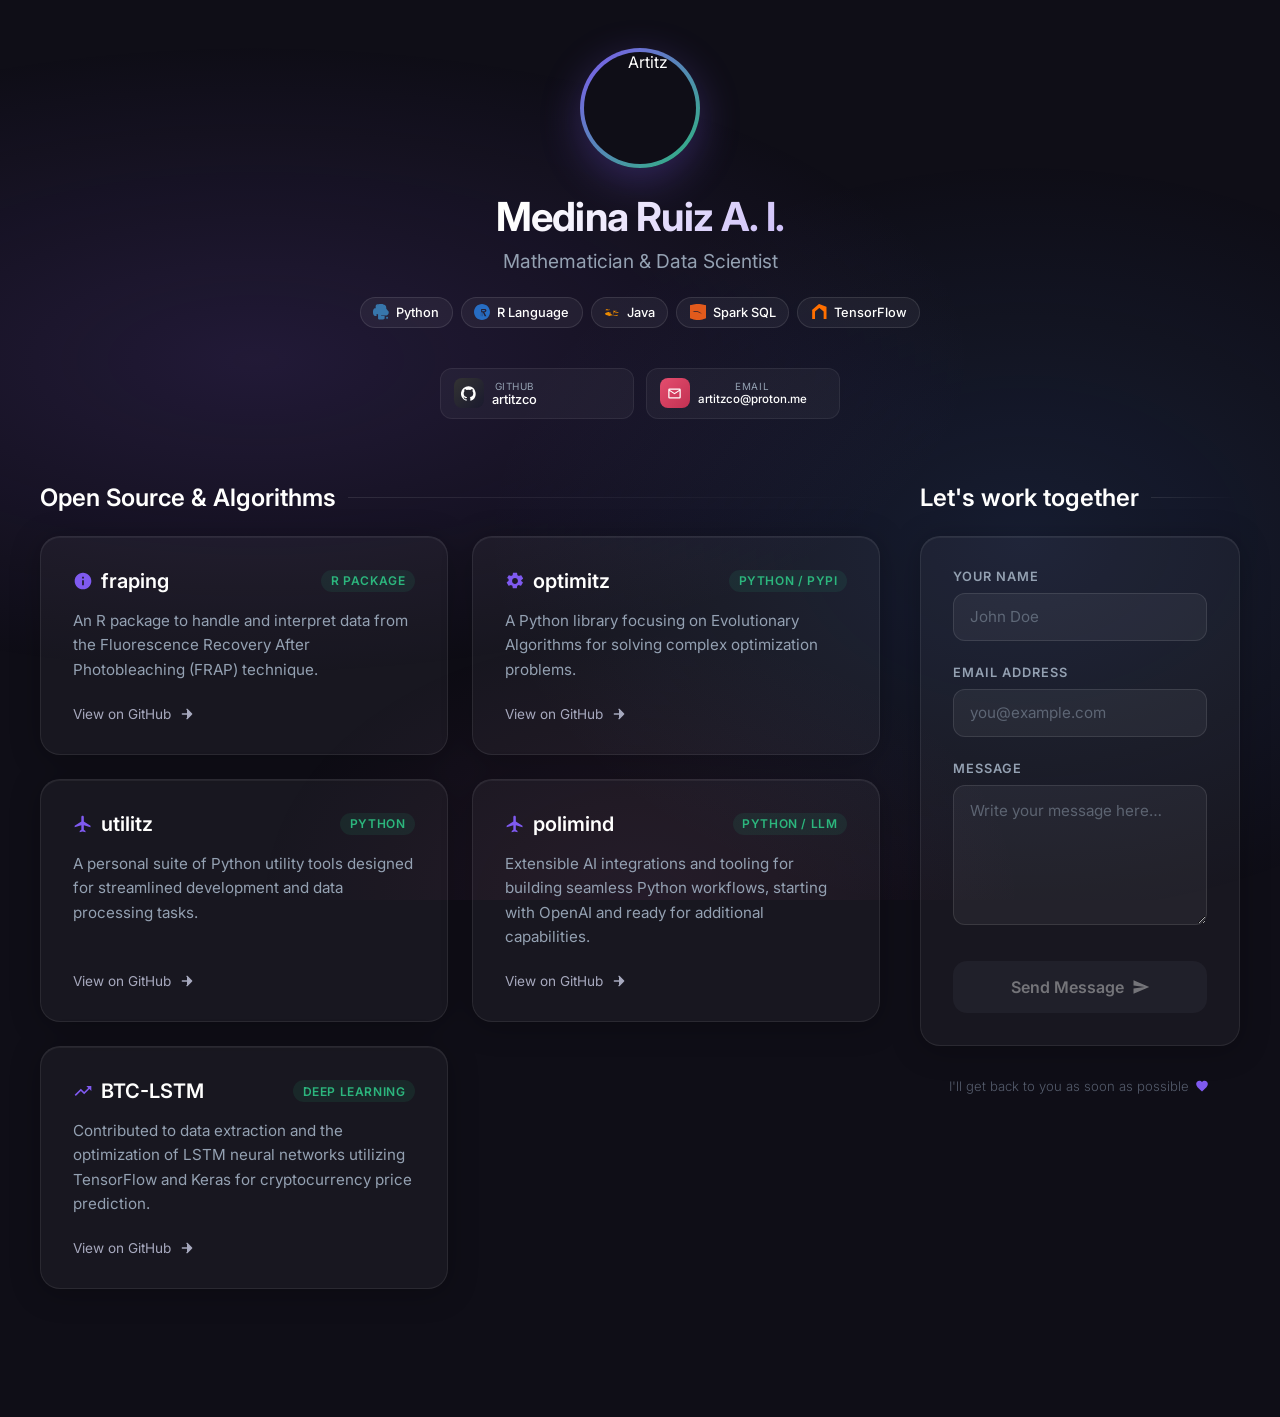
==== commit 0e4fe519: "update index.html: update projects section" ====
--- a/index.html
+++ b/index.html
@@ -723,7 +723,7 @@
                             </svg></div>
                     </a>
 
-                    <a href="https://github.com/artitzco/openai-api" target="_blank" rel="noopener noreferrer"
+                    <a href="https://github.com/artitzco/polimind" target="_blank" rel="noopener noreferrer"
                         class="glass-card">
                         <div class="card-header">
                             <h4 class="card-title">
@@ -731,13 +731,12 @@
                                     <path
                                         d="M21 16v-2l-8-5V3.5c0-.83-.67-1.5-1.5-1.5S10 2.67 10 3.5V9l-8 5v2l8-2.5V19l-2 1.5V22l3.5-1 3.5 1v-1.5L13 19v-5.5l8 2.5z" />
                                 </svg>
-                                openai-api
+                                polimind
                             </h4>
                             <span class="card-tech">Python / LLM</span>
                         </div>
-                        <p class="card-desc">API wrapper integrations and tools designed for interacting seamlessly with
-                            OpenAI
-                            LLMs within Python workflows.</p>
+                        <p class="card-desc">Extensible AI integrations and tooling for building seamless Python
+                            workflows, starting with OpenAI and ready for additional capabilities.</p>
                         <div class="card-footer"><span>View on GitHub</span><svg viewBox="0 0 24 24">
                                 <path d="M5 12h14M12 5l7 7-7 7" stroke="currentColor" stroke-width="2"
                                     stroke-linecap="round" stroke-linejoin="round" />
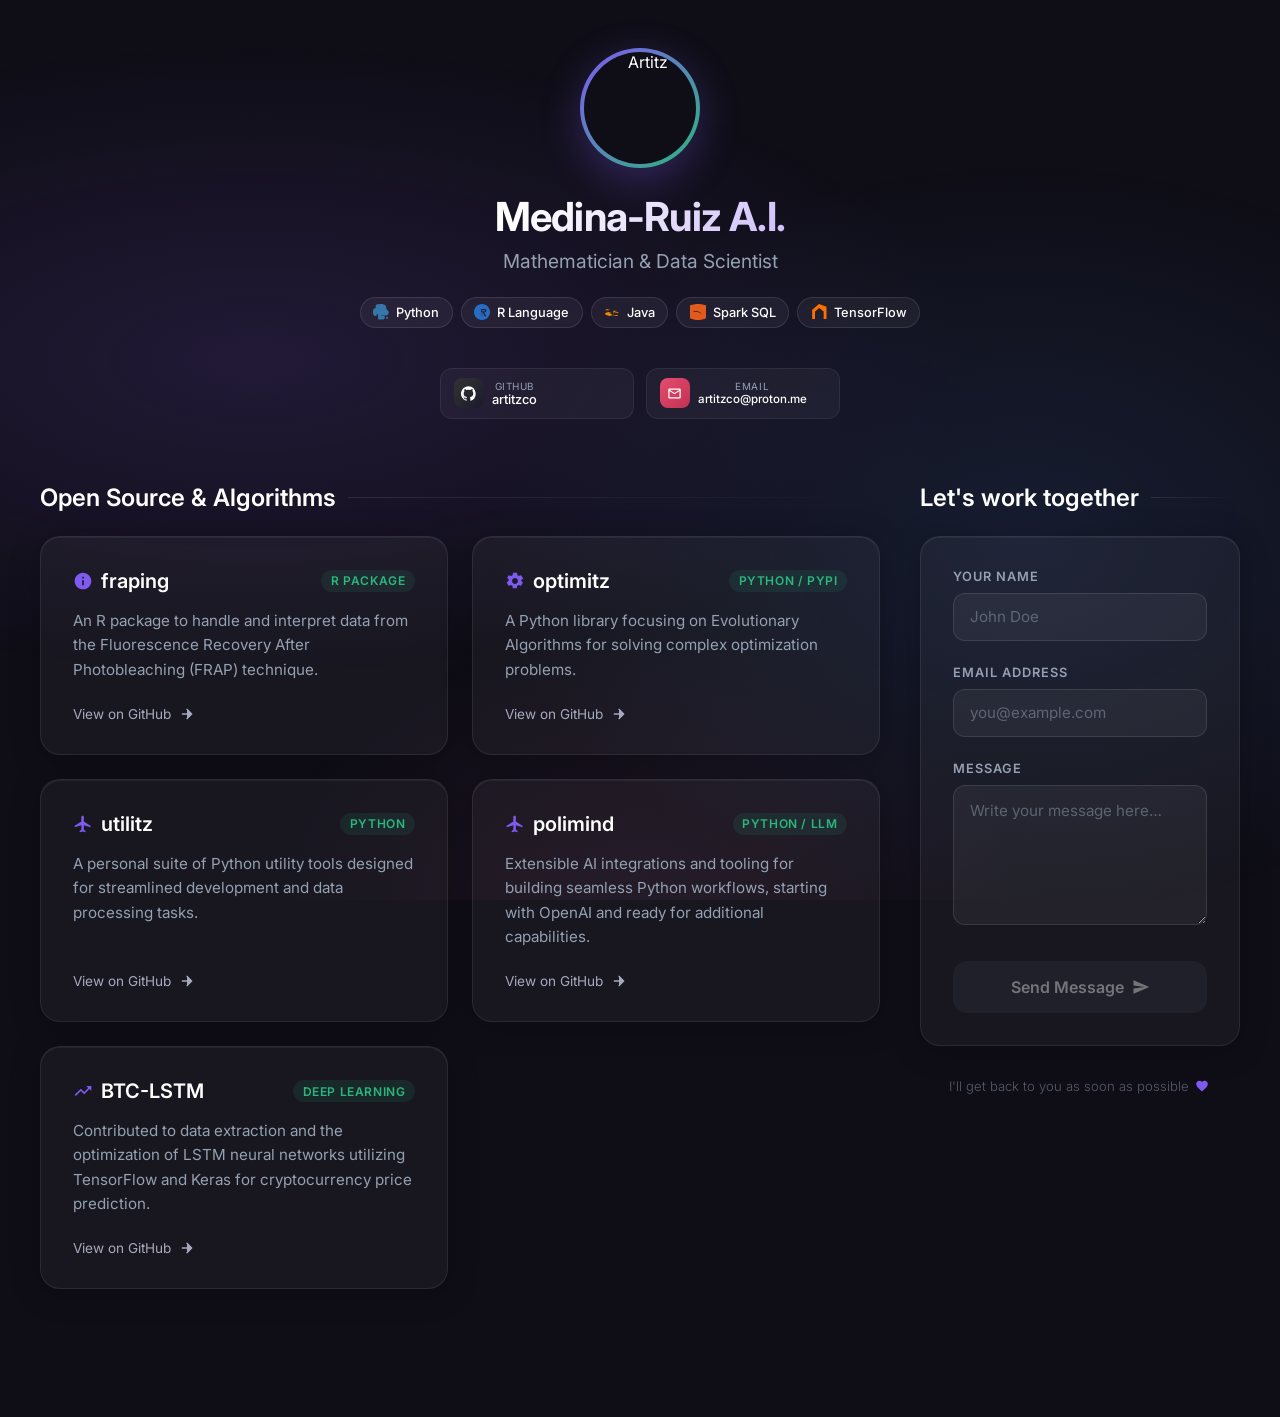
==== commit 09c3e372: "Update name formatting in index.html" ====
--- a/index.html
+++ b/index.html
@@ -4,8 +4,8 @@
 <head>
     <meta charset="UTF-8">
     <meta name="viewport" content="width=device-width, initial-scale=1.0">
-    <title>Medina Ruiz A. I. | Portfolio</title>
-    <meta name="description" content="Portfolio of Medina Ruiz A. I. - Mathematician & Data Scientist.">
+    <title>Medina-Ruiz A.I. | Portfolio</title>
+    <meta name="description" content="Portfolio of Medina-Ruiz A.I. - Mathematician & Data Scientist.">
     <link rel="preconnect" href="https://fonts.googleapis.com">
     <link rel="preconnect" href="https://fonts.gstatic.com" crossorigin>
     <link href="https://fonts.googleapis.com/css2?family=Inter:wght@300;400;500;600;700&display=swap" rel="stylesheet">
@@ -582,7 +582,7 @@
                     <img src="https://avatars.githubusercontent.com/u/96751314?v=4" alt="Artitz">
                 </div>
             </div>
-            <h1>Medina Ruiz A. I.</h1>
+            <h1>Medina-Ruiz A.I.</h1>
             <h2>Mathematician & Data Scientist</h2>
 
             <div class="badges">
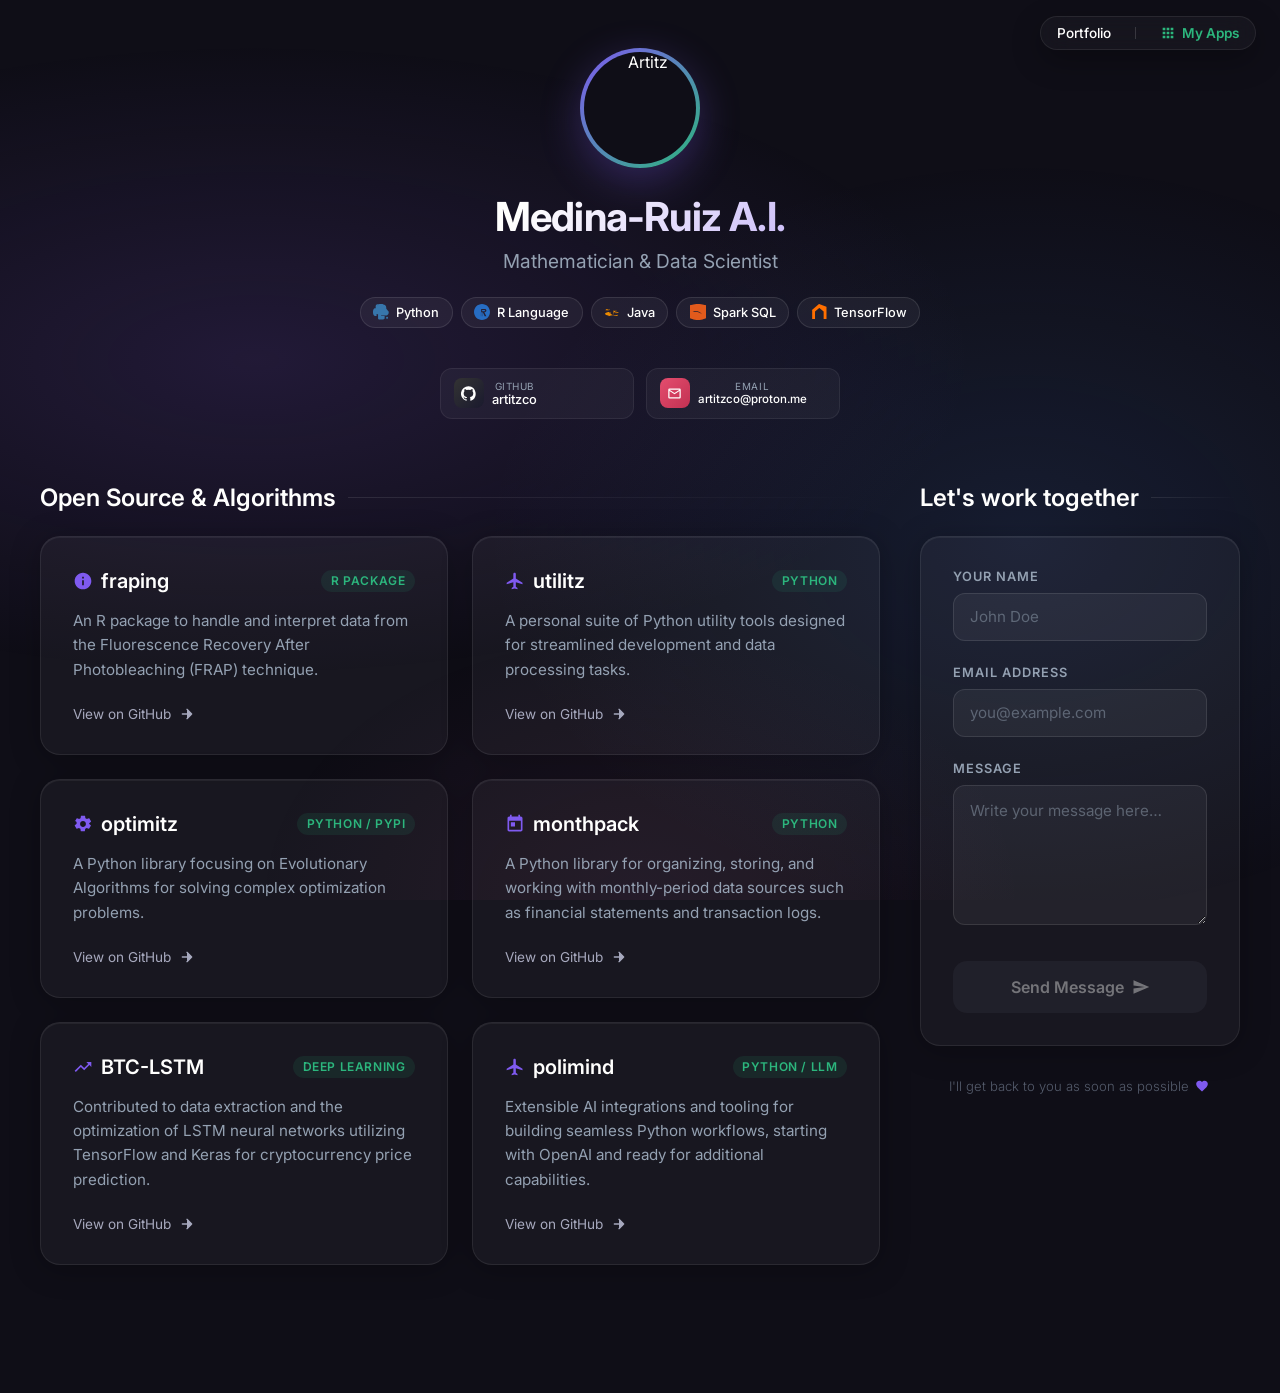
==== commit 43053693: "Refactor portfolio grid to use JS dynamic loading and fix layout issues" ====
--- a/index.html
+++ b/index.html
@@ -572,6 +572,98 @@
 </head>
 
 <body>
+
+    <!-- Navbar / App Switcher Menu (Option 2) -->
+    <nav class="app-navbar" style="
+        position: fixed;
+        top: 1rem;
+        right: 1.5rem;
+        z-index: 1000;
+        background: rgba(255, 255, 255, .03);
+        border: 1px solid rgba(255, 255, 255, .08);
+        border-radius: 30px;
+        padding: 0.5rem 1rem;
+        backdrop-filter: blur(16px);
+        -webkit-backdrop-filter: blur(16px);
+        display: flex;
+        align-items: center;
+        gap: 1.5rem;
+        box-shadow: 0 10px 30px rgba(0, 0, 0, 0.3);
+    ">
+        <a href="#" style="color: #fffffe; text-decoration: none; font-size: 0.85rem; font-weight: 500; transition: color 0.2s;" onmouseover="this.style.color='#7f5af0'" onmouseout="this.style.color='#fffffe'">Portfolio</a>
+        <span style="width: 1px; height: 12px; background: rgba(255,255,255,0.15);"></span>
+        
+        <!-- App Switcher Dropdown -->
+        <div class="dropdown" style="position: relative; display: inline-block;">
+            <button id="appsBtn" style="
+                background: none;
+                border: none;
+                color: #2cb67d;
+                font-family: inherit;
+                font-size: 0.85rem;
+                font-weight: 600;
+                cursor: pointer;
+                display: flex;
+                align-items: center;
+                gap: 0.4rem;
+                outline: none;
+            ">
+                <svg viewBox="0 0 24 24" width="16" height="16" fill="currentColor">
+                    <path d="M4 8h4V4H4v4zm6 12h4v-4h-4v4zm-6 0h4v-4H4v4zm0-6h4v-4H4v4zm6 0h4v-4h-4v4zm6-10v4h4V4h-4zm-6 4h4V4h-4v4zm6 6h4v-4h-4v4zm0 6h4v-4h-4v4z"/>
+                </svg>
+                My Apps
+            </button>
+            <div id="appsDropdown" style="
+                display: none;
+                position: absolute;
+                right: 0;
+                top: 2rem;
+                background: rgba(15, 14, 23, 0.95);
+                border: 1px solid rgba(255, 255, 255, 0.1);
+                border-radius: 16px;
+                min-width: 220px;
+                box-shadow: 0 10px 40px rgba(0,0,0,0.5);
+                z-index: 1001;
+                overflow: hidden;
+                backdrop-filter: blur(20px);
+            ">
+                <a href="./apps/piano/index.html" style="
+                    display: flex;
+                    align-items: center;
+                    gap: 0.75rem;
+                    padding: 1rem;
+                    color: #fffffe;
+                    text-decoration: none;
+                    font-size: 0.85rem;
+                    transition: background 0.2s;
+                    border-bottom: 1px solid rgba(255, 255, 255, 0.05);
+                " onmouseover="this.style.background='rgba(44, 182, 125, 0.1)'" onmouseout="this.style.background='transparent'">
+                    <span style="font-size: 1.25rem;">🎹</span>
+                    <div style="display: flex; flex-direction: column;">
+                        <span style="font-weight: 600;">Piano App</span>
+                        <span style="font-size: 0.7rem; color: #94a1b2;">Play virtual synthesizer</span>
+                    </div>
+                </a>
+                <div style="padding: 0.75rem; text-align: center; font-size: 0.7rem; color: #545b6b;">
+                    More apps coming soon!
+                </div>
+            </div>
+        </div>
+    </nav>
+
+    <script>
+        document.addEventListener('DOMContentLoaded', () => {
+            const btn = document.getElementById('appsBtn');
+            const dropdown = document.getElementById('appsDropdown');
+            btn.addEventListener('click', (e) => {
+                e.stopPropagation();
+                dropdown.style.display = dropdown.style.display === 'block' ? 'none' : 'block';
+            });
+            document.addEventListener('click', () => {
+                dropdown.style.display = 'none';
+            });
+        });
+    </script>
 
     <div class="container">
 
@@ -659,108 +751,8 @@
                 <!-- Projects Section -->
                 <h3 class="section-title">Open Source & Algorithms</h3>
 
-                <div class="projects-grid">
-                    <a href="https://github.com/artitzco/fraping" target="_blank" rel="noopener noreferrer"
-                        class="glass-card">
-                        <div class="card-header">
-                            <h4 class="card-title">
-                                <svg viewBox="0 0 24 24">
-                                    <path
-                                        d="M12 2C6.48 2 2 6.48 2 12s4.48 10 10 10 10-4.48 10-10S17.52 2 12 2zm1 15h-2v-6h2v6zm0-8h-2V7h2v2z" />
-                                </svg>
-                                fraping
-                            </h4>
-                            <span class="card-tech">R Package</span>
-                        </div>
-                        <p class="card-desc">An R package to handle and interpret data from the Fluorescence Recovery
-                            After
-                            Photobleaching (FRAP) technique.</p>
-                        <div class="card-footer"><span>View on GitHub</span><svg viewBox="0 0 24 24">
-                                <path d="M5 12h14M12 5l7 7-7 7" stroke="currentColor" stroke-width="2"
-                                    stroke-linecap="round" stroke-linejoin="round" />
-                            </svg></div>
-                    </a>
-
-                    <a href="https://github.com/artitzco/optimitz" target="_blank" rel="noopener noreferrer"
-                        class="glass-card">
-                        <div class="card-header">
-                            <h4 class="card-title">
-                                <svg viewBox="0 0 24 24">
-                                    <path
-                                        d="M19.43 12.98c.04-.32.07-.64.07-.98s-.03-.66-.07-.98l2.11-1.65c.19-.15.24-.42.12-.64l-2-3.46c-.12-.22-.39-.3-.61-.22l-2.49 1c-.52-.4-1.08-.73-1.69-.98l-.38-2.65C14.46 2.18 14.25 2 14 2h-4c-.25 0-.46.18-.49.42l-.38 2.65c-.61.25-1.17.59-1.69.98l-2.49-1c-.23-.09-.49 0-.61.22l-2 3.46c-.13.22-.07.49-.12-.64l2.11 1.65c-.04.32-.07.65-.07.98s.03.66.07.98l-2.11 1.65c-.19.15-.24.42-.12.64l2 3.46c.12.22.39.3.61.22l2.49-1c.52.4 1.08.73 1.69.98l.38 2.65c.03.24.24.42.49.42h4c.25 0 .46-.18.49-.42l.38-2.65c.61-.25 1.17-.59 1.69-.98l2.49 1c.23.09.49 0 .61-.22l2-3.46c.12-.22.07-.49-.12-.64l-2.11-1.65zM12 15.5c-1.93 0-3.5-1.57-3.5-3.5s1.57-3.5 3.5-3.5 3.5 1.57 3.5 3.5-1.57 3.5-3.5 3.5z" />
-                                </svg>
-                                optimitz
-                            </h4>
-                            <span class="card-tech">Python / PyPI</span>
-                        </div>
-                        <p class="card-desc">A Python library focusing on Evolutionary Algorithms for solving complex
-                            optimization problems.</p>
-                        <div class="card-footer"><span>View on GitHub</span><svg viewBox="0 0 24 24">
-                                <path d="M5 12h14M12 5l7 7-7 7" stroke="currentColor" stroke-width="2"
-                                    stroke-linecap="round" stroke-linejoin="round" />
-                            </svg></div>
-                    </a>
-
-                    <a href="https://github.com/artitzco/utilitz" target="_blank" rel="noopener noreferrer"
-                        class="glass-card">
-                        <div class="card-header">
-                            <h4 class="card-title">
-                                <svg viewBox="0 0 24 24">
-                                    <path
-                                        d="M21 16v-2l-8-5V3.5c0-.83-.67-1.5-1.5-1.5S10 2.67 10 3.5V9l-8 5v2l8-2.5V19l-2 1.5V22l3.5-1 3.5 1v-1.5L13 19v-5.5l8 2.5z" />
-                                </svg>
-                                utilitz
-                            </h4>
-                            <span class="card-tech">Python</span>
-                        </div>
-                        <p class="card-desc">A personal suite of Python utility tools designed for streamlined
-                            development
-                            and
-                            data processing tasks.</p>
-                        <div class="card-footer"><span>View on GitHub</span><svg viewBox="0 0 24 24">
-                                <path d="M5 12h14M12 5l7 7-7 7" stroke="currentColor" stroke-width="2"
-                                    stroke-linecap="round" stroke-linejoin="round" />
-                            </svg></div>
-                    </a>
-
-                    <a href="https://github.com/artitzco/polimind" target="_blank" rel="noopener noreferrer"
-                        class="glass-card">
-                        <div class="card-header">
-                            <h4 class="card-title">
-                                <svg viewBox="0 0 24 24">
-                                    <path
-                                        d="M21 16v-2l-8-5V3.5c0-.83-.67-1.5-1.5-1.5S10 2.67 10 3.5V9l-8 5v2l8-2.5V19l-2 1.5V22l3.5-1 3.5 1v-1.5L13 19v-5.5l8 2.5z" />
-                                </svg>
-                                polimind
-                            </h4>
-                            <span class="card-tech">Python / LLM</span>
-                        </div>
-                        <p class="card-desc">Extensible AI integrations and tooling for building seamless Python
-                            workflows, starting with OpenAI and ready for additional capabilities.</p>
-                        <div class="card-footer"><span>View on GitHub</span><svg viewBox="0 0 24 24">
-                                <path d="M5 12h14M12 5l7 7-7 7" stroke="currentColor" stroke-width="2"
-                                    stroke-linecap="round" stroke-linejoin="round" />
-                            </svg></div>
-                    </a>
-
-                    <a href="https://github.com/AlbertNath/BTC-LSTM" target="_blank" rel="noopener noreferrer"
-                        class="glass-card">
-                        <div class="card-header">
-                            <h4 class="card-title">
-                                <svg viewBox="0 0 24 24">
-                                    <path d="M16 6l2.29 2.29-4.88 4.88-4-4L2 16.59 3.41 18l6-6 4 4 6.3-6.29L22 12V6z" />
-                                </svg>
-                                BTC-LSTM
-                            </h4>
-                            <span class="card-tech">Deep Learning</span>
-                        </div>
-                        <p class="card-desc">Contributed to data extraction and the optimization of LSTM neural networks
-                            utilizing TensorFlow and Keras for cryptocurrency price prediction.</p>
-                        <div class="card-footer"><span>View on GitHub</span><svg viewBox="0 0 24 24">
-                                <path d="M5 12h14M12 5l7 7-7 7" stroke="currentColor" stroke-width="2"
-                                    stroke-linecap="round" stroke-linejoin="round" />
-                            </svg></div>
-                    </a>
+                <div class="projects-grid" id="projects-grid">
+                    <!-- Cards will be dynamically injected here by projects.js -->
                 </div>
             </div>
 
@@ -847,6 +839,37 @@
         })();
     </script>
 
+    <script src="js/projects.js"></script>
+    <script>
+        const renderProjects = () => {
+            const grid = document.getElementById('projects-grid');
+            if (!grid) return;
+            
+            const icons = {
+                'fraping': '<svg viewBox="0 0 24 24"><path d="M12 2C6.48 2 2 6.48 2 12s4.48 10 10 10 10-4.48 10-10S17.52 2 12 2zm1 15h-2v-6h2v6zm0-8h-2V7h2v2z" /></svg>',
+                'optimitz': '<svg viewBox="0 0 24 24"><path d="M19.43 12.98c.04-.32.07-.64.07-.98s-.03-.66-.07-.98l2.11-1.65c.19-.15.24-.42.12-.64l-2-3.46c-.12-.22-.39-.3-.61-.22l-2.49 1c-.52-.4-1.08-.73-1.69-.98l-.38-2.65C14.46 2.18 14.25 2 14 2h-4c-.25 0-.46.18-.49.42l-.38 2.65c-.61.25-1.17.59-1.69.98l-2.49-1c-.23-.09-.49 0-.61.22l-2 3.46c-.13.22-.07.49-.12-.64l2.11 1.65c-.04.32-.07.65-.07.98s.03.66.07.98l-2.11 1.65c-.19.15-.24.42-.12.64l2 3.46c.12.22.39.3.61.22l2.49-1c.52.4 1.08.73 1.69.98l.38 2.65c.03.24.24.42.49.42h4c.25 0 .46-.18.49-.42l.38-2.65c.61-.25 1.17-.59 1.69-.98l2.49 1c.23.09.49 0 .61-.22l2-3.46c.12-.22.07-.49-.12-.64l-2.11-1.65zM12 15.5c-1.93 0-3.5-1.57-3.5-3.5s1.57-3.5 3.5-3.5 3.5 1.57 3.5 3.5-1.57 3.5-3.5 3.5z" /></svg>',
+                'utilitz': '<svg viewBox="0 0 24 24"><path d="M21 16v-2l-8-5V3.5c0-.83-.67-1.5-1.5-1.5S10 2.67 10 3.5V9l-8 5v2l8-2.5V19l-2 1.5V22l3.5-1 3.5 1v-1.5L13 19v-5.5l8 2.5z" /></svg>',
+                'polimind': '<svg viewBox="0 0 24 24"><path d="M21 16v-2l-8-5V3.5c0-.83-.67-1.5-1.5-1.5S10 2.67 10 3.5V9l-8 5v2l8-2.5V19l-2 1.5V22l3.5-1 3.5 1v-1.5L13 19v-5.5l8 2.5z" /></svg>',
+                'monthpack': '<svg viewBox="0 0 24 24"><path d="M19 3h-1V1h-2v2H8V1H6v2H5c-1.11 0-1.99.9-1.99 2L3 19c0 1.1.89 2 2 2h14c1.1 0 2-.9 2-2V5c0-1.1-.9-2-2-2zm0 16H5V8h14v11zM7 10h5v5H7v-5z"/></svg>',
+                'btc-lstm': '<svg viewBox="0 0 24 24"><path d="M16 6l2.29 2.29-4.88 4.88-4-4L2 16.59 3.41 18l6-6 4 4 6.3-6.29L22 12V6z" /></svg>'
+            };
+
+            grid.innerHTML = projectsData.map(project => `
+                <a href="${project.link}" target="_blank" rel="noopener noreferrer" class="glass-card">
+                    <div class="card-header">
+                        <h4 class="card-title">
+                            ${icons[project.icon] || ''}
+                            ${project.title}
+                        </h4>
+                        <span class="card-tech">${project.tech}</span>
+                    </div>
+                    <p class="card-desc">${project.desc}</p>
+                    <div class="card-footer"><span>View on GitHub</span><svg viewBox="0 0 24 24"><path d="M5 12h14M12 5l7 7-7 7" stroke="currentColor" stroke-width="2" stroke-linecap="round" stroke-linejoin="round" /></svg></div>
+                </a>
+            `).join('');
+        };
+        renderProjects();
+    </script>
 </body>
 
 </html>
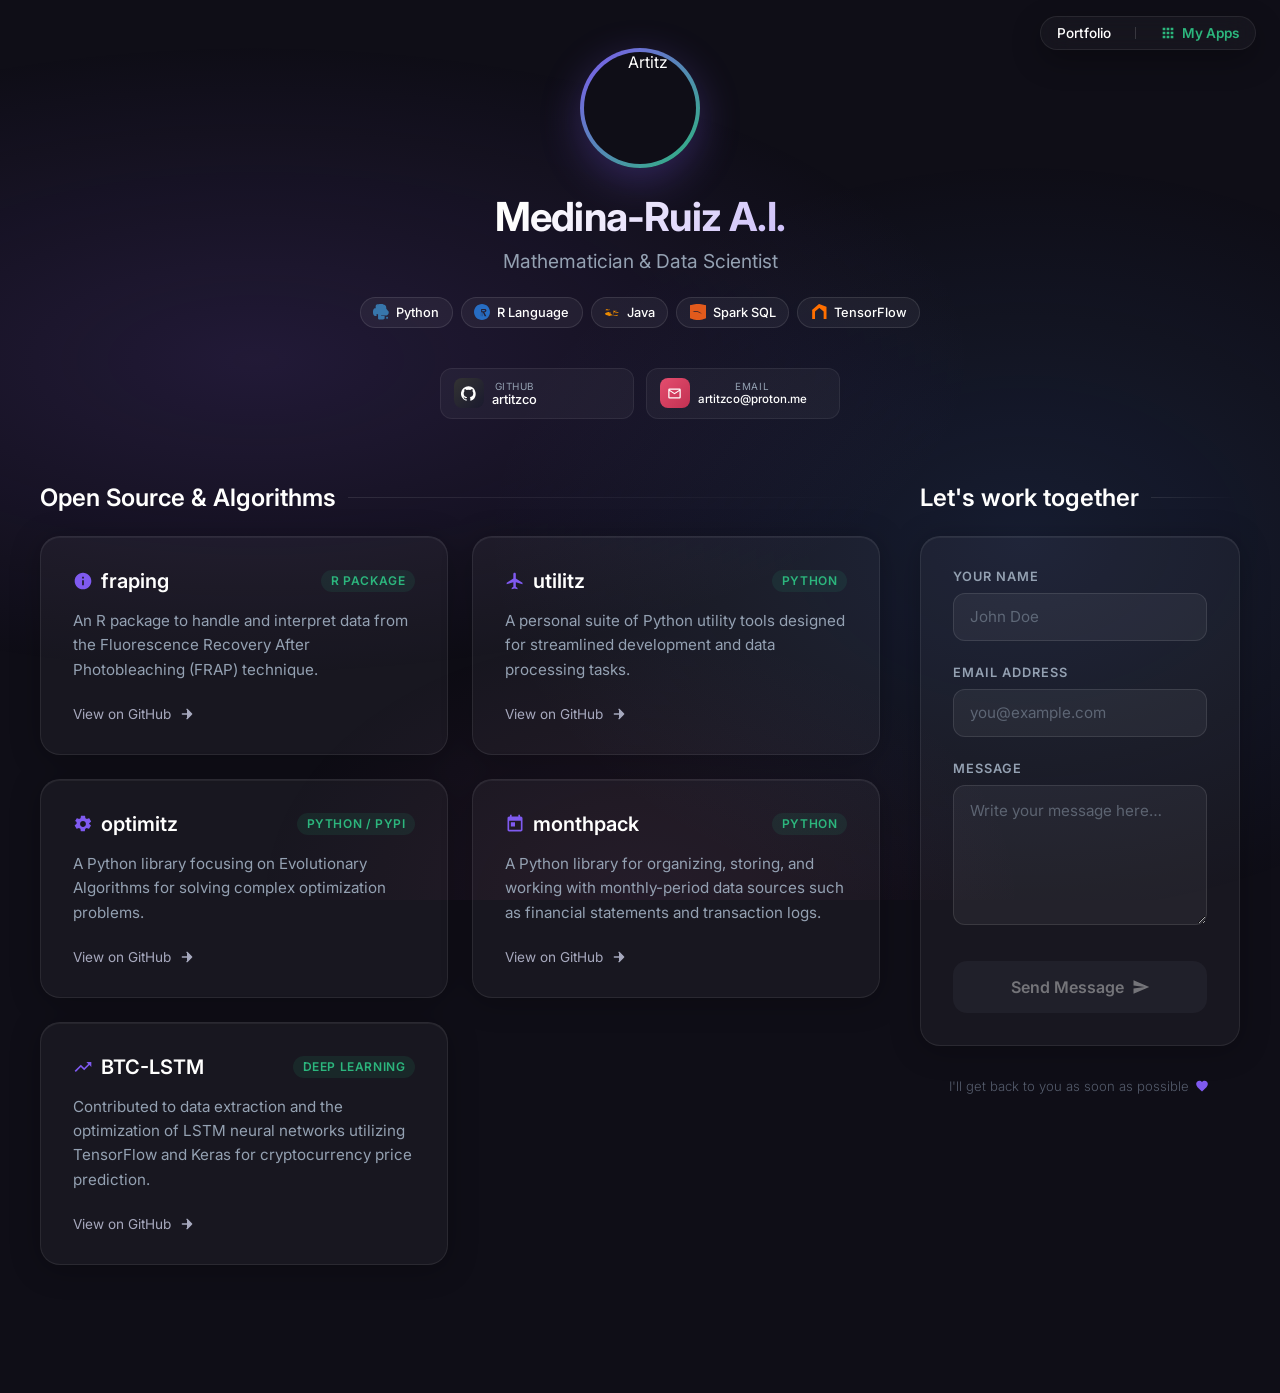
==== commit af724c15: "Extract portfolio styles and remove polimind" ====
--- a/index.html
+++ b/index.html
@@ -9,566 +9,7 @@
     <link rel="preconnect" href="https://fonts.googleapis.com">
     <link rel="preconnect" href="https://fonts.gstatic.com" crossorigin>
     <link href="https://fonts.googleapis.com/css2?family=Inter:wght@300;400;500;600;700&display=swap" rel="stylesheet">
-    <style>
-        /* ── Reset & Base ────────────────────────────────── */
-        *,
-        *::before,
-        *::after {
-            box-sizing: border-box;
-            margin: 0;
-            padding: 0;
-        }
-
-        html {
-            scroll-behavior: smooth;
-        }
-
-        body {
-            font-family: 'Inter', system-ui, -apple-system, sans-serif;
-            min-height: 100vh;
-            background: #0f0e17;
-            color: #fffffe;
-            padding: 3rem 1.5rem;
-            position: relative;
-            overflow-x: hidden;
-            display: flex;
-            flex-direction: column;
-            align-items: center;
-        }
-
-        /* ── Animated Background ─────────────────────────── */
-        body::before {
-            content: '';
-            position: fixed;
-            inset: 0;
-            background:
-                radial-gradient(ellipse 80% 50% at 20% 40%, rgba(120, 80, 200, .18) 0%, transparent 70%),
-                radial-gradient(ellipse 60% 60% at 80% 60%, rgba(80, 140, 240, .12) 0%, transparent 70%),
-                radial-gradient(ellipse 50% 50% at 50% 100%, rgba(200, 80, 160, .08) 0%, transparent 60%);
-            z-index: -1;
-            animation: bgPulse 12s ease-in-out infinite alternate;
-        }
-
-        @keyframes bgPulse {
-            0% {
-                opacity: .7;
-                transform: scale(1);
-            }
-
-            100% {
-                opacity: 1;
-                transform: scale(1.08);
-            }
-        }
-
-        .container {
-            width: 100%;
-            max-width: 1200px;
-            animation: fadeUp .7s ease-out both;
-        }
-
-        .content-wrapper {
-            display: flex;
-            gap: 2.5rem;
-            align-items: flex-start;
-        }
-
-        .main-content {
-            flex: 1;
-            min-width: 0;
-        }
-
-        .sidebar {
-            width: 320px;
-            flex-shrink: 0;
-            position: sticky;
-            top: 3rem;
-        }
-
-        @keyframes fadeUp {
-            from {
-                opacity: 0;
-                transform: translateY(30px);
-            }
-
-            to {
-                opacity: 1;
-                transform: translateY(0);
-            }
-        }
-
-        /* ── Header ──────────────────────────────────────── */
-        .hero {
-            text-align: center;
-            margin-bottom: 4rem;
-        }
-
-        .avatar-container {
-            width: 120px;
-            height: 120px;
-            margin: 0 auto 1.5rem;
-            border-radius: 50%;
-            background: linear-gradient(135deg, #7f5af0, #2cb67d);
-            padding: 4px;
-            box-shadow: 0 12px 40px rgba(127, 90, 240, .3);
-            animation: float 5s ease-in-out infinite;
-        }
-
-        .avatar {
-            width: 100%;
-            height: 100%;
-            border-radius: 50%;
-            background: #0f0e17;
-            display: flex;
-            align-items: center;
-            justify-content: center;
-            overflow: hidden;
-        }
-
-        .avatar img {
-            width: 100%;
-            height: 100%;
-            object-fit: cover;
-        }
-
-        @keyframes float {
-
-            0%,
-            100% {
-                transform: translateY(0);
-            }
-
-            50% {
-                transform: translateY(-10px);
-            }
-        }
-
-        .hero h1 {
-            font-size: 2.5rem;
-            font-weight: 700;
-            letter-spacing: -0.02em;
-            margin-bottom: .5rem;
-            background: linear-gradient(135deg, #fffffe 40%, #7f5af0);
-            -webkit-background-clip: text;
-            -webkit-text-fill-color: transparent;
-            background-clip: text;
-        }
-
-        .hero h2 {
-            font-size: 1.2rem;
-            color: #94a1b2;
-            font-weight: 400;
-            margin-bottom: 1.5rem;
-        }
-
-        .badges {
-            display: flex;
-            flex-wrap: wrap;
-            justify-content: center;
-            gap: 0.5rem;
-            margin-bottom: 2rem;
-        }
-
-        .badge {
-            padding: 0.4rem 0.8rem;
-            border-radius: 20px;
-            background: rgba(255, 255, 255, .05);
-            border: 1px solid rgba(255, 255, 255, .1);
-            font-size: 0.8rem;
-            font-weight: 500;
-            color: #fffffe;
-            backdrop-filter: blur(10px);
-            transition: transform 0.2s ease, border-color 0.2s ease, box-shadow 0.2s ease;
-            display: flex;
-            align-items: center;
-            gap: 0.4rem;
-        }
-
-        .badge:hover {
-            transform: translateY(-2px);
-            border-color: rgba(127, 90, 240, .5);
-            box-shadow: 0 4px 12px rgba(127, 90, 240, .2);
-        }
-
-        /* ── Grid Elements & Titles ──────────────────────── */
-        .section-title {
-            font-size: 1.5rem;
-            font-weight: 600;
-            margin-bottom: 1.5rem;
-            display: flex;
-            align-items: center;
-            gap: 0.75rem;
-        }
-
-        .section-title::after {
-            content: '';
-            flex: 1;
-            height: 1px;
-            background: linear-gradient(90deg, rgba(255, 255, 255, .1), transparent);
-        }
-
-        .projects-grid {
-            display: grid;
-            grid-template-columns: repeat(auto-fill, minmax(350px, 1fr));
-            gap: 1.5rem;
-            margin-bottom: 5rem;
-        }
-
-        .glass-card {
-            background: rgba(255, 255, 255, .04);
-            border: 1px solid rgba(255, 255, 255, .08);
-            border-radius: 20px;
-            padding: 2rem;
-            backdrop-filter: blur(24px);
-            -webkit-backdrop-filter: blur(24px);
-            box-shadow: 0 4px 30px rgba(0, 0, 0, .25), inset 0 1px 0 rgba(255, 255, 255, .06);
-            transition: transform .4s ease, box-shadow .4s ease, border-color .4s ease;
-            display: flex;
-            flex-direction: column;
-            text-decoration: none;
-            color: inherit;
-        }
-
-        /* Apply hover only if the glass card is an anchor link (projects) */
-        a.glass-card:hover {
-            transform: translateY(-5px);
-            border-color: rgba(127, 90, 240, .25);
-            box-shadow: 0 12px 40px rgba(127, 90, 240, .15), inset 0 1px 0 rgba(255, 255, 255, .08);
-        }
-
-        .card-header {
-            display: flex;
-            align-items: center;
-            justify-content: space-between;
-            margin-bottom: 1rem;
-        }
-
-        .card-title {
-            font-size: 1.25rem;
-            font-weight: 600;
-            color: #fffffe;
-            display: flex;
-            align-items: center;
-            gap: 0.5rem;
-        }
-
-        .card-title svg {
-            width: 20px;
-            height: 20px;
-            fill: #7f5af0;
-        }
-
-        .card-tech {
-            font-size: 0.75rem;
-            text-transform: uppercase;
-            letter-spacing: 0.05em;
-            color: #2cb67d;
-            background: rgba(44, 182, 125, 0.1);
-            padding: 0.2rem 0.6rem;
-            border-radius: 12px;
-            font-weight: 600;
-        }
-
-        .card-desc {
-            color: #94a1b2;
-            font-size: 0.95rem;
-            line-height: 1.6;
-            margin-bottom: 1.5rem;
-            flex-grow: 1;
-        }
-
-        .card-footer {
-            display: flex;
-            align-items: center;
-            font-size: 0.85rem;
-            color: #a7a9be;
-            gap: 0.5rem;
-        }
-
-        .card-footer svg {
-            width: 16px;
-            height: 16px;
-            fill: currentColor;
-            transition: transform 0.3s ease;
-        }
-
-        a.glass-card:hover .card-footer svg {
-            transform: translateX(4px);
-            color: #7f5af0;
-        }
-
-        /* ── Contact Form Elements ───────────────────────── */
-        .contact-container {
-            max-width: 650px;
-            margin: 0 auto 2rem auto;
-        }
-
-        .form-group {
-            margin-bottom: 1.5rem;
-            position: relative;
-        }
-
-        .form-group label {
-            display: block;
-            font-size: .8rem;
-            font-weight: 600;
-            text-transform: uppercase;
-            letter-spacing: .08em;
-            color: #94a1b2;
-            margin-bottom: .55rem;
-            transition: color .3s ease;
-        }
-
-        .form-group:focus-within label {
-            color: #7f5af0;
-        }
-
-        .form-group input,
-        .form-group textarea {
-            width: 100%;
-            padding: .85rem 1rem;
-            background: rgba(255, 255, 255, .05);
-            border: 1px solid rgba(255, 255, 255, .1);
-            border-radius: 12px;
-            color: #fffffe;
-            font-family: inherit;
-            font-size: .95rem;
-            outline: none;
-            transition: border-color .3s ease, box-shadow .3s ease, background .3s ease;
-        }
-
-        .form-group input::placeholder,
-        .form-group textarea::placeholder {
-            color: rgba(148, 161, 178, .5);
-        }
-
-        .form-group input:focus,
-        .form-group textarea:focus {
-            border-color: #7f5af0;
-            background: rgba(127, 90, 240, .06);
-            box-shadow: 0 0 0 3px rgba(127, 90, 240, .15);
-        }
-
-        .form-group textarea {
-            min-height: 140px;
-            resize: vertical;
-            line-height: 1.6;
-        }
-
-        .btn-submit {
-            width: 100%;
-            padding: 1rem;
-            border: none;
-            border-radius: 14px;
-            font-family: inherit;
-            font-size: 1rem;
-            font-weight: 600;
-            cursor: pointer;
-            color: #fffffe;
-            background: linear-gradient(135deg, #7f5af0, #6246c9);
-            box-shadow: 0 4px 20px rgba(127, 90, 240, .35);
-            transition: transform .2s ease, box-shadow .3s ease, opacity .3s ease;
-            position: relative;
-            overflow: hidden;
-            margin-top: .5rem;
-        }
-
-        .btn-submit::before {
-            content: '';
-            position: absolute;
-            inset: 0;
-            background: linear-gradient(135deg, transparent 30%, rgba(255, 255, 255, .15) 50%, transparent 70%);
-            transform: translateX(-100%);
-            transition: transform .5s ease;
-        }
-
-        .btn-submit:hover:not(:disabled)::before {
-            transform: translateX(100%);
-        }
-
-        .btn-submit:hover:not(:disabled) {
-            transform: translateY(-2px);
-            box-shadow: 0 8px 30px rgba(127, 90, 240, .45);
-        }
-
-        .btn-submit:active:not(:disabled) {
-            transform: translateY(0);
-        }
-
-        .btn-submit:disabled {
-            opacity: .4;
-            cursor: not-allowed;
-            background: #2e2e3a;
-            box-shadow: none;
-        }
-
-        .btn-submit .btn-content {
-            display: flex;
-            align-items: center;
-            justify-content: center;
-            gap: .5rem;
-            position: relative;
-            z-index: 1;
-        }
-
-        .btn-submit .btn-content svg {
-            width: 18px;
-            height: 18px;
-            fill: currentColor;
-            transition: transform .3s ease;
-        }
-
-        .btn-submit:hover:not(:disabled) .btn-content svg {
-            transform: translateX(3px);
-        }
-
-        .divider {
-            display: flex;
-            align-items: center;
-            gap: 1rem;
-            margin: 2rem 0;
-            color: #94a1b2;
-            font-size: .8rem;
-            text-transform: uppercase;
-            letter-spacing: .1em;
-        }
-
-        .divider::before,
-        .divider::after {
-            content: '';
-            flex: 1;
-            height: 1px;
-            background: linear-gradient(90deg, transparent, rgba(255, 255, 255, .1), transparent);
-        }
-
-        .alt-contacts {
-            display: grid;
-            grid-template-columns: 1fr 1fr;
-            gap: .75rem;
-        }
-
-        .alt-contact-link {
-            display: flex;
-            align-items: center;
-            gap: .5rem;
-            padding: .6rem .8rem;
-            border-radius: 12px;
-            background: rgba(255, 255, 255, .04);
-            border: 1px solid rgba(255, 255, 255, .07);
-            text-decoration: none;
-            color: #fffffe;
-            font-size: .8rem;
-            font-weight: 500;
-            transition: background .3s ease, border-color .3s ease, transform .2s ease;
-        }
-
-        .alt-contact-link:hover {
-            background: rgba(255, 255, 255, .08);
-            border-color: rgba(255, 255, 255, .15);
-            transform: translateY(-2px);
-        }
-
-        .alt-contact-link .link-icon {
-            width: 30px;
-            height: 30px;
-            border-radius: 8px;
-            display: flex;
-            align-items: center;
-            justify-content: center;
-            flex-shrink: 0;
-        }
-
-        .alt-contact-link .link-icon svg {
-            width: 15px;
-            height: 15px;
-            fill: #fffffe;
-        }
-
-        .alt-contact-link.email-link .link-icon {
-            background: linear-gradient(135deg, #e44d6e, #c23152);
-        }
-
-        .alt-contact-link.github-link .link-icon {
-            background: linear-gradient(135deg, #333, #1a1a2e);
-        }
-
-        .alt-contact-link .link-text {
-            display: flex;
-            flex-direction: column;
-        }
-
-        .alt-contact-link .link-label {
-            font-size: .62rem;
-            text-transform: uppercase;
-            letter-spacing: .06em;
-            color: #94a1b2;
-            font-weight: 400;
-        }
-
-        .footer-note {
-            text-align: center;
-            margin-top: 2rem;
-            font-size: .82rem;
-            color: #545b6b;
-            font-weight: 300;
-        }
-
-        .footer-note svg {
-            width: 14px;
-            height: 14px;
-            fill: #7f5af0;
-            vertical-align: -2px;
-            margin: 0 2px;
-        }
-
-        .toast {
-            position: fixed;
-            bottom: 2rem;
-            left: 50%;
-            transform: translateX(-50%) translateY(120%);
-            background: #2cb67d;
-            color: #fffffe;
-            padding: .85rem 1.5rem;
-            border-radius: 12px;
-            font-size: .9rem;
-            font-weight: 500;
-            box-shadow: 0 8px 30px rgba(44, 182, 125, .35);
-            z-index: 100;
-            opacity: 0;
-            transition: transform .4s cubic-bezier(.22, 1, .36, 1), opacity .4s ease;
-            pointer-events: none;
-        }
-
-        .toast.visible {
-            transform: translateX(-50%) translateY(0);
-            opacity: 1;
-        }
-
-        /* ── Responsive ──────────────────────────────────── */
-        @media (max-width: 768px) {
-            .content-wrapper {
-                flex-direction: column;
-            }
-
-            .sidebar {
-                width: 100%;
-                position: static;
-                margin-top: 3rem;
-            }
-
-            .projects-grid {
-                grid-template-columns: 1fr;
-            }
-
-            .hero h1 {
-                font-size: 2rem;
-            }
-
-            .alt-contacts {
-                grid-template-columns: 1fr;
-            }
-        }
-    </style>
+    <link rel="stylesheet" href="css/style.css">
 </head>
 
 <body>
@@ -849,7 +290,6 @@
                 'fraping': '<svg viewBox="0 0 24 24"><path d="M12 2C6.48 2 2 6.48 2 12s4.48 10 10 10 10-4.48 10-10S17.52 2 12 2zm1 15h-2v-6h2v6zm0-8h-2V7h2v2z" /></svg>',
                 'optimitz': '<svg viewBox="0 0 24 24"><path d="M19.43 12.98c.04-.32.07-.64.07-.98s-.03-.66-.07-.98l2.11-1.65c.19-.15.24-.42.12-.64l-2-3.46c-.12-.22-.39-.3-.61-.22l-2.49 1c-.52-.4-1.08-.73-1.69-.98l-.38-2.65C14.46 2.18 14.25 2 14 2h-4c-.25 0-.46.18-.49.42l-.38 2.65c-.61.25-1.17.59-1.69.98l-2.49-1c-.23-.09-.49 0-.61.22l-2 3.46c-.13.22-.07.49-.12-.64l2.11 1.65c-.04.32-.07.65-.07.98s.03.66.07.98l-2.11 1.65c-.19.15-.24.42-.12.64l2 3.46c.12.22.39.3.61.22l2.49-1c.52.4 1.08.73 1.69.98l.38 2.65c.03.24.24.42.49.42h4c.25 0 .46-.18.49-.42l.38-2.65c.61-.25 1.17-.59 1.69-.98l2.49 1c.23.09.49 0 .61-.22l2-3.46c.12-.22.07-.49-.12-.64l-2.11-1.65zM12 15.5c-1.93 0-3.5-1.57-3.5-3.5s1.57-3.5 3.5-3.5 3.5 1.57 3.5 3.5-1.57 3.5-3.5 3.5z" /></svg>',
                 'utilitz': '<svg viewBox="0 0 24 24"><path d="M21 16v-2l-8-5V3.5c0-.83-.67-1.5-1.5-1.5S10 2.67 10 3.5V9l-8 5v2l8-2.5V19l-2 1.5V22l3.5-1 3.5 1v-1.5L13 19v-5.5l8 2.5z" /></svg>',
-                'polimind': '<svg viewBox="0 0 24 24"><path d="M21 16v-2l-8-5V3.5c0-.83-.67-1.5-1.5-1.5S10 2.67 10 3.5V9l-8 5v2l8-2.5V19l-2 1.5V22l3.5-1 3.5 1v-1.5L13 19v-5.5l8 2.5z" /></svg>',
                 'monthpack': '<svg viewBox="0 0 24 24"><path d="M19 3h-1V1h-2v2H8V1H6v2H5c-1.11 0-1.99.9-1.99 2L3 19c0 1.1.89 2 2 2h14c1.1 0 2-.9 2-2V5c0-1.1-.9-2-2-2zm0 16H5V8h14v11zM7 10h5v5H7v-5z"/></svg>',
                 'btc-lstm': '<svg viewBox="0 0 24 24"><path d="M16 6l2.29 2.29-4.88 4.88-4-4L2 16.59 3.41 18l6-6 4 4 6.3-6.29L22 12V6z" /></svg>'
             };
@@ -872,4 +312,4 @@
     </script>
 </body>
 
-</html>+</html>
--- a/css/style.css
+++ b/css/style.css
@@ -0,0 +1,558 @@
+/* ── Reset & Base ────────────────────────────────── */
+*,
+*::before,
+*::after {
+    box-sizing: border-box;
+    margin: 0;
+    padding: 0;
+}
+
+html {
+    scroll-behavior: smooth;
+}
+
+body {
+    font-family: 'Inter', system-ui, -apple-system, sans-serif;
+    min-height: 100vh;
+    background: #0f0e17;
+    color: #fffffe;
+    padding: 3rem 1.5rem;
+    position: relative;
+    overflow-x: hidden;
+    display: flex;
+    flex-direction: column;
+    align-items: center;
+}
+
+/* ── Animated Background ─────────────────────────── */
+body::before {
+    content: '';
+    position: fixed;
+    inset: 0;
+    background:
+        radial-gradient(ellipse 80% 50% at 20% 40%, rgba(120, 80, 200, .18) 0%, transparent 70%),
+        radial-gradient(ellipse 60% 60% at 80% 60%, rgba(80, 140, 240, .12) 0%, transparent 70%),
+        radial-gradient(ellipse 50% 50% at 50% 100%, rgba(200, 80, 160, .08) 0%, transparent 60%);
+    z-index: -1;
+    animation: bgPulse 12s ease-in-out infinite alternate;
+}
+
+@keyframes bgPulse {
+    0% {
+        opacity: .7;
+        transform: scale(1);
+    }
+
+    100% {
+        opacity: 1;
+        transform: scale(1.08);
+    }
+}
+
+.container {
+    width: 100%;
+    max-width: 1200px;
+    animation: fadeUp .7s ease-out both;
+}
+
+.content-wrapper {
+    display: flex;
+    gap: 2.5rem;
+    align-items: flex-start;
+}
+
+.main-content {
+    flex: 1;
+    min-width: 0;
+}
+
+.sidebar {
+    width: 320px;
+    flex-shrink: 0;
+    position: sticky;
+    top: 3rem;
+}
+
+@keyframes fadeUp {
+    from {
+        opacity: 0;
+        transform: translateY(30px);
+    }
+
+    to {
+        opacity: 1;
+        transform: translateY(0);
+    }
+}
+
+/* ── Header ──────────────────────────────────────── */
+.hero {
+    text-align: center;
+    margin-bottom: 4rem;
+}
+
+.avatar-container {
+    width: 120px;
+    height: 120px;
+    margin: 0 auto 1.5rem;
+    border-radius: 50%;
+    background: linear-gradient(135deg, #7f5af0, #2cb67d);
+    padding: 4px;
+    box-shadow: 0 12px 40px rgba(127, 90, 240, .3);
+    animation: float 5s ease-in-out infinite;
+}
+
+.avatar {
+    width: 100%;
+    height: 100%;
+    border-radius: 50%;
+    background: #0f0e17;
+    display: flex;
+    align-items: center;
+    justify-content: center;
+    overflow: hidden;
+}
+
+.avatar img {
+    width: 100%;
+    height: 100%;
+    object-fit: cover;
+}
+
+@keyframes float {
+
+    0%,
+    100% {
+        transform: translateY(0);
+    }
+
+    50% {
+        transform: translateY(-10px);
+    }
+}
+
+.hero h1 {
+    font-size: 2.5rem;
+    font-weight: 700;
+    letter-spacing: -0.02em;
+    margin-bottom: .5rem;
+    background: linear-gradient(135deg, #fffffe 40%, #7f5af0);
+    -webkit-background-clip: text;
+    -webkit-text-fill-color: transparent;
+    background-clip: text;
+}
+
+.hero h2 {
+    font-size: 1.2rem;
+    color: #94a1b2;
+    font-weight: 400;
+    margin-bottom: 1.5rem;
+}
+
+.badges {
+    display: flex;
+    flex-wrap: wrap;
+    justify-content: center;
+    gap: 0.5rem;
+    margin-bottom: 2rem;
+}
+
+.badge {
+    padding: 0.4rem 0.8rem;
+    border-radius: 20px;
+    background: rgba(255, 255, 255, .05);
+    border: 1px solid rgba(255, 255, 255, .1);
+    font-size: 0.8rem;
+    font-weight: 500;
+    color: #fffffe;
+    backdrop-filter: blur(10px);
+    transition: transform 0.2s ease, border-color 0.2s ease, box-shadow 0.2s ease;
+    display: flex;
+    align-items: center;
+    gap: 0.4rem;
+}
+
+.badge:hover {
+    transform: translateY(-2px);
+    border-color: rgba(127, 90, 240, .5);
+    box-shadow: 0 4px 12px rgba(127, 90, 240, .2);
+}
+
+/* ── Grid Elements & Titles ──────────────────────── */
+.section-title {
+    font-size: 1.5rem;
+    font-weight: 600;
+    margin-bottom: 1.5rem;
+    display: flex;
+    align-items: center;
+    gap: 0.75rem;
+}
+
+.section-title::after {
+    content: '';
+    flex: 1;
+    height: 1px;
+    background: linear-gradient(90deg, rgba(255, 255, 255, .1), transparent);
+}
+
+.projects-grid {
+    display: grid;
+    grid-template-columns: repeat(auto-fill, minmax(350px, 1fr));
+    gap: 1.5rem;
+    margin-bottom: 5rem;
+}
+
+.glass-card {
+    background: rgba(255, 255, 255, .04);
+    border: 1px solid rgba(255, 255, 255, .08);
+    border-radius: 20px;
+    padding: 2rem;
+    backdrop-filter: blur(24px);
+    -webkit-backdrop-filter: blur(24px);
+    box-shadow: 0 4px 30px rgba(0, 0, 0, .25), inset 0 1px 0 rgba(255, 255, 255, .06);
+    transition: transform .4s ease, box-shadow .4s ease, border-color .4s ease;
+    display: flex;
+    flex-direction: column;
+    text-decoration: none;
+    color: inherit;
+}
+
+/* Apply hover only if the glass card is an anchor link (projects) */
+a.glass-card:hover {
+    transform: translateY(-5px);
+    border-color: rgba(127, 90, 240, .25);
+    box-shadow: 0 12px 40px rgba(127, 90, 240, .15), inset 0 1px 0 rgba(255, 255, 255, .08);
+}
+
+.card-header {
+    display: flex;
+    align-items: center;
+    justify-content: space-between;
+    margin-bottom: 1rem;
+}
+
+.card-title {
+    font-size: 1.25rem;
+    font-weight: 600;
+    color: #fffffe;
+    display: flex;
+    align-items: center;
+    gap: 0.5rem;
+}
+
+.card-title svg {
+    width: 20px;
+    height: 20px;
+    fill: #7f5af0;
+}
+
+.card-tech {
+    font-size: 0.75rem;
+    text-transform: uppercase;
+    letter-spacing: 0.05em;
+    color: #2cb67d;
+    background: rgba(44, 182, 125, 0.1);
+    padding: 0.2rem 0.6rem;
+    border-radius: 12px;
+    font-weight: 600;
+}
+
+.card-desc {
+    color: #94a1b2;
+    font-size: 0.95rem;
+    line-height: 1.6;
+    margin-bottom: 1.5rem;
+    flex-grow: 1;
+}
+
+.card-footer {
+    display: flex;
+    align-items: center;
+    font-size: 0.85rem;
+    color: #a7a9be;
+    gap: 0.5rem;
+}
+
+.card-footer svg {
+    width: 16px;
+    height: 16px;
+    fill: currentColor;
+    transition: transform 0.3s ease;
+}
+
+a.glass-card:hover .card-footer svg {
+    transform: translateX(4px);
+    color: #7f5af0;
+}
+
+/* ── Contact Form Elements ───────────────────────── */
+.contact-container {
+    max-width: 650px;
+    margin: 0 auto 2rem auto;
+}
+
+.form-group {
+    margin-bottom: 1.5rem;
+    position: relative;
+}
+
+.form-group label {
+    display: block;
+    font-size: .8rem;
+    font-weight: 600;
+    text-transform: uppercase;
+    letter-spacing: .08em;
+    color: #94a1b2;
+    margin-bottom: .55rem;
+    transition: color .3s ease;
+}
+
+.form-group:focus-within label {
+    color: #7f5af0;
+}
+
+.form-group input,
+.form-group textarea {
+    width: 100%;
+    padding: .85rem 1rem;
+    background: rgba(255, 255, 255, .05);
+    border: 1px solid rgba(255, 255, 255, .1);
+    border-radius: 12px;
+    color: #fffffe;
+    font-family: inherit;
+    font-size: .95rem;
+    outline: none;
+    transition: border-color .3s ease, box-shadow .3s ease, background .3s ease;
+}
+
+.form-group input::placeholder,
+.form-group textarea::placeholder {
+    color: rgba(148, 161, 178, .5);
+}
+
+.form-group input:focus,
+.form-group textarea:focus {
+    border-color: #7f5af0;
+    background: rgba(127, 90, 240, .06);
+    box-shadow: 0 0 0 3px rgba(127, 90, 240, .15);
+}
+
+.form-group textarea {
+    min-height: 140px;
+    resize: vertical;
+    line-height: 1.6;
+}
+
+.btn-submit {
+    width: 100%;
+    padding: 1rem;
+    border: none;
+    border-radius: 14px;
+    font-family: inherit;
+    font-size: 1rem;
+    font-weight: 600;
+    cursor: pointer;
+    color: #fffffe;
+    background: linear-gradient(135deg, #7f5af0, #6246c9);
+    box-shadow: 0 4px 20px rgba(127, 90, 240, .35);
+    transition: transform .2s ease, box-shadow .3s ease, opacity .3s ease;
+    position: relative;
+    overflow: hidden;
+    margin-top: .5rem;
+}
+
+.btn-submit::before {
+    content: '';
+    position: absolute;
+    inset: 0;
+    background: linear-gradient(135deg, transparent 30%, rgba(255, 255, 255, .15) 50%, transparent 70%);
+    transform: translateX(-100%);
+    transition: transform .5s ease;
+}
+
+.btn-submit:hover:not(:disabled)::before {
+    transform: translateX(100%);
+}
+
+.btn-submit:hover:not(:disabled) {
+    transform: translateY(-2px);
+    box-shadow: 0 8px 30px rgba(127, 90, 240, .45);
+}
+
+.btn-submit:active:not(:disabled) {
+    transform: translateY(0);
+}
+
+.btn-submit:disabled {
+    opacity: .4;
+    cursor: not-allowed;
+    background: #2e2e3a;
+    box-shadow: none;
+}
+
+.btn-submit .btn-content {
+    display: flex;
+    align-items: center;
+    justify-content: center;
+    gap: .5rem;
+    position: relative;
+    z-index: 1;
+}
+
+.btn-submit .btn-content svg {
+    width: 18px;
+    height: 18px;
+    fill: currentColor;
+    transition: transform .3s ease;
+}
+
+.btn-submit:hover:not(:disabled) .btn-content svg {
+    transform: translateX(3px);
+}
+
+.divider {
+    display: flex;
+    align-items: center;
+    gap: 1rem;
+    margin: 2rem 0;
+    color: #94a1b2;
+    font-size: .8rem;
+    text-transform: uppercase;
+    letter-spacing: .1em;
+}
+
+.divider::before,
+.divider::after {
+    content: '';
+    flex: 1;
+    height: 1px;
+    background: linear-gradient(90deg, transparent, rgba(255, 255, 255, .1), transparent);
+}
+
+.alt-contacts {
+    display: grid;
+    grid-template-columns: 1fr 1fr;
+    gap: .75rem;
+}
+
+.alt-contact-link {
+    display: flex;
+    align-items: center;
+    gap: .5rem;
+    padding: .6rem .8rem;
+    border-radius: 12px;
+    background: rgba(255, 255, 255, .04);
+    border: 1px solid rgba(255, 255, 255, .07);
+    text-decoration: none;
+    color: #fffffe;
+    font-size: .8rem;
+    font-weight: 500;
+    transition: background .3s ease, border-color .3s ease, transform .2s ease;
+}
+
+.alt-contact-link:hover {
+    background: rgba(255, 255, 255, .08);
+    border-color: rgba(255, 255, 255, .15);
+    transform: translateY(-2px);
+}
+
+.alt-contact-link .link-icon {
+    width: 30px;
+    height: 30px;
+    border-radius: 8px;
+    display: flex;
+    align-items: center;
+    justify-content: center;
+    flex-shrink: 0;
+}
+
+.alt-contact-link .link-icon svg {
+    width: 15px;
+    height: 15px;
+    fill: #fffffe;
+}
+
+.alt-contact-link.email-link .link-icon {
+    background: linear-gradient(135deg, #e44d6e, #c23152);
+}
+
+.alt-contact-link.github-link .link-icon {
+    background: linear-gradient(135deg, #333, #1a1a2e);
+}
+
+.alt-contact-link .link-text {
+    display: flex;
+    flex-direction: column;
+}
+
+.alt-contact-link .link-label {
+    font-size: .62rem;
+    text-transform: uppercase;
+    letter-spacing: .06em;
+    color: #94a1b2;
+    font-weight: 400;
+}
+
+.footer-note {
+    text-align: center;
+    margin-top: 2rem;
+    font-size: .82rem;
+    color: #545b6b;
+    font-weight: 300;
+}
+
+.footer-note svg {
+    width: 14px;
+    height: 14px;
+    fill: #7f5af0;
+    vertical-align: -2px;
+    margin: 0 2px;
+}
+
+.toast {
+    position: fixed;
+    bottom: 2rem;
+    left: 50%;
+    transform: translateX(-50%) translateY(120%);
+    background: #2cb67d;
+    color: #fffffe;
+    padding: .85rem 1.5rem;
+    border-radius: 12px;
+    font-size: .9rem;
+    font-weight: 500;
+    box-shadow: 0 8px 30px rgba(44, 182, 125, .35);
+    z-index: 100;
+    opacity: 0;
+    transition: transform .4s cubic-bezier(.22, 1, .36, 1), opacity .4s ease;
+    pointer-events: none;
+}
+
+.toast.visible {
+    transform: translateX(-50%) translateY(0);
+    opacity: 1;
+}
+
+/* ── Responsive ──────────────────────────────────── */
+@media (max-width: 768px) {
+    .content-wrapper {
+        flex-direction: column;
+    }
+
+    .sidebar {
+        width: 100%;
+        position: static;
+        margin-top: 3rem;
+    }
+
+    .projects-grid {
+        grid-template-columns: 1fr;
+    }
+
+    .hero h1 {
+        font-size: 2rem;
+    }
+
+    .alt-contacts {
+        grid-template-columns: 1fr;
+    }
+}
